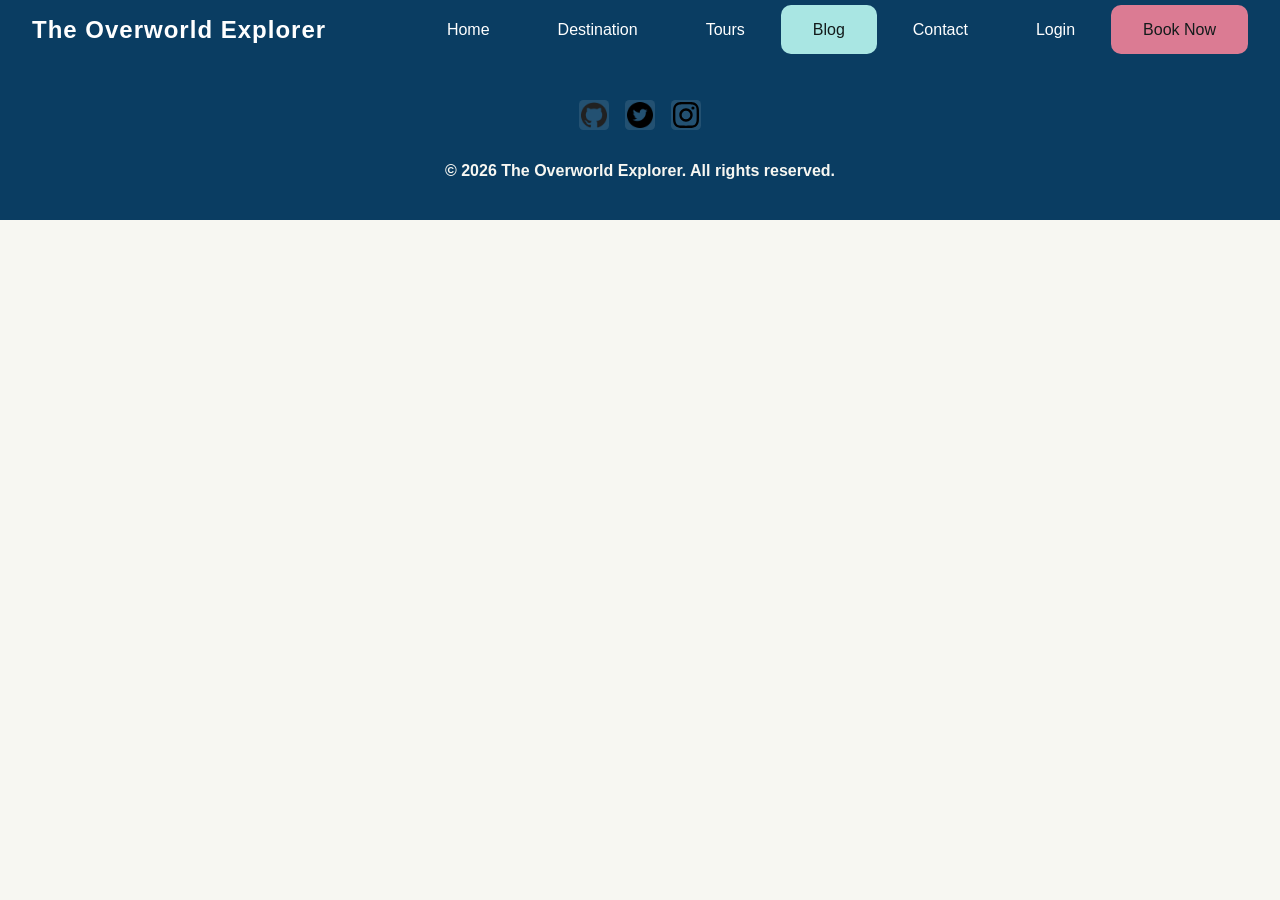
==== blog.html @ cb038b0a "nav updated , footer created and home page done." ====
<!DOCTYPE html>
<html lang="en">
<head>
    <meta charset="UTF-8">
    <meta name="viewport" content="width=device-width, initial-scale=1.0">
    <title>The Overworld Explorer</title>
    <link rel="stylesheet" href="./style/style.css">
</head>
<body>
    <nav>
      <div class="logo">the overworld explorer</div>

      <ol>
        <li><a href="index.html" >home</a></li>
        <li><a href="destinations.html">destination</a></li>
        <li><a href="tours.html">tours</a></li>
        <li><a href="blog.html" class="active">blog</a></li>
        <li><a href="contact.html">contact</a></li>
        <li><a href="login.html">login</a></li>
        <li><a href="book.html" class="book">book now</a></li>
      </ol>
    </nav>



    <footer>
      <div class="social-links">
        <a href="https://github.com/sahilsupal2" target="_blank"><img src="./images/github.png" alt="" /></a>
        <a href="https://x.com/just_androidx" target="_blank"><img src="./images/twitter.png   " alt="" /></a>
        <a href="https://www.instagram.com/accounts/login/?hl=en" target="_blank"><img src="./images/instagram.svg" alt=""></a>
      </div>
      <div class="copyright">
        <p>&copy; 2026 The Overworld Explorer. All rights reserved.</p>
      </div>
    </footer>
</body>
</html>
---- style/style.css ----
* {
  margin: 0;
  padding: 0;
  font-family: "Segoe UI", Tahoma, Geneva, Verdana, sans-serif;
}

body {
  background-color: #f7f7f2; 
  color: #333;
}

nav {
    background-color: #0A3D62;
    color: white;
    display: flex;
    justify-content: space-between;
    align-items: center;
}

.logo {
    text-transform: capitalize;
    font-size: 24px;
    font-weight: bold;
    letter-spacing: 1px;
    padding: 16px 32px;
}

nav ol {
    display: flex;
    list-style: none;
    align-items: center;
    gap: 4px; 
    margin: 16px 32px;
}

nav a {
    padding: 16px 32px;
    text-transform: capitalize;
    color: white;
    text-decoration: none;
    font-weight: 500;
    transition: 0.3s ease;
}

nav a:hover {
    color: #131b1b;
    background-color: #F2C57C;
    border-radius: 10px;
}

.active {
    color: #131b1b;
    background-color: #A9E6E3;
    border-radius: 10px;
}

.main {
    min-height: 100vh;
    display: flex;
}

.main-left {
    flex: 1;
    background-image: url('https://images.unsplash.com/photo-1554629947-334ff61d85dc?q=80&w=1472&auto=format&fit=crop&ixlib=rb-4.1.0&ixid=M3wxMjA3fDB8MHxwaG90by1wYWdlfHx8fGVufDB8fHx8fA%3D%3D');
    background-size: cover;
    background-repeat: no-repeat;
    background-position: center;
}

.main-right {
    flex: 1;
    background-color: #167ec9;
    background-image: linear-gradient(to top,#0e5283,#167ec9,#af9bb8, #A9E6E3);
}

.main-right img {
  position: absolute;
  width: 100%;
  max-width: 450px;
  bottom: -64px;
  right: 500px;
}

.left {
    margin-top: 80px;
    margin: 80px auto;
    text-align: justify;
    max-width: 400px;
}

p {
    font-weight: 700;
}

.left h4 {
    margin-bottom: 16px;
    font-size: 32px;
    font-weight: 800;
}

.right {
    text-align: justify;
    margin: 90px auto;
    max-width: 500px;
}

.right h1 {
    font-size: 56px;
    font-weight: 800;
}

.right h4 {
    margin: 24px 0;
    font-size: 20px;
}

footer {
    background-color: #0A3D62;
    color: #F7F7F2;
    display: flex;
    align-items: center;
    flex-direction: column;
    padding: 40px 0;
}

.social-links {
    display: flex;
    gap: 16px;
}

footer img {
    background-color: rgba(255,255,255,0.1);
    width: 26px;
    height: 26px;
    display: flex;
    align-items: center;
    justify-content: center;
    border-radius: 15%;
    padding: 2px;
}

.social-links a:hover {
    background-color: #3C8DAD;
    border-radius: 15%;
}

.copyright {
    padding-top: 32px;
}

.box-wrapper {
    max-width: 100vw;
    flex: 1;
}

.box-wrapper h2 {
    text-align: center;
    font-size: 32px;
    margin-top: 32px;
    margin-bottom: 48px;
}

.cards {
    display: flex;
    justify-content: space-evenly;
}

.mini-card img {
    width: 100%;
    height: 200px;
    border-radius: 16px 16px 0px 0px;
}

.mini-card {
    background-color: white;
    border: 1px solid #ddd;
    border-radius: 16px;
    width: 320px;
    transition: 0.3s ease;
    margin-bottom: 64px;
}

.mini-card:hover {
    transform: translateY(-5px);
    box-shadow:0 16px 25px #131b1b;
}

.card-content {
    padding: 0 32px;
}

.card-content h2 {
    margin-bottom: 32px;
}

.card-content p {
    margin-bottom: 32px;
    text-align: justify;
}

.book {
    color: #131b1b;
    background-color: #db7b93;
    border-radius: 10px;
}
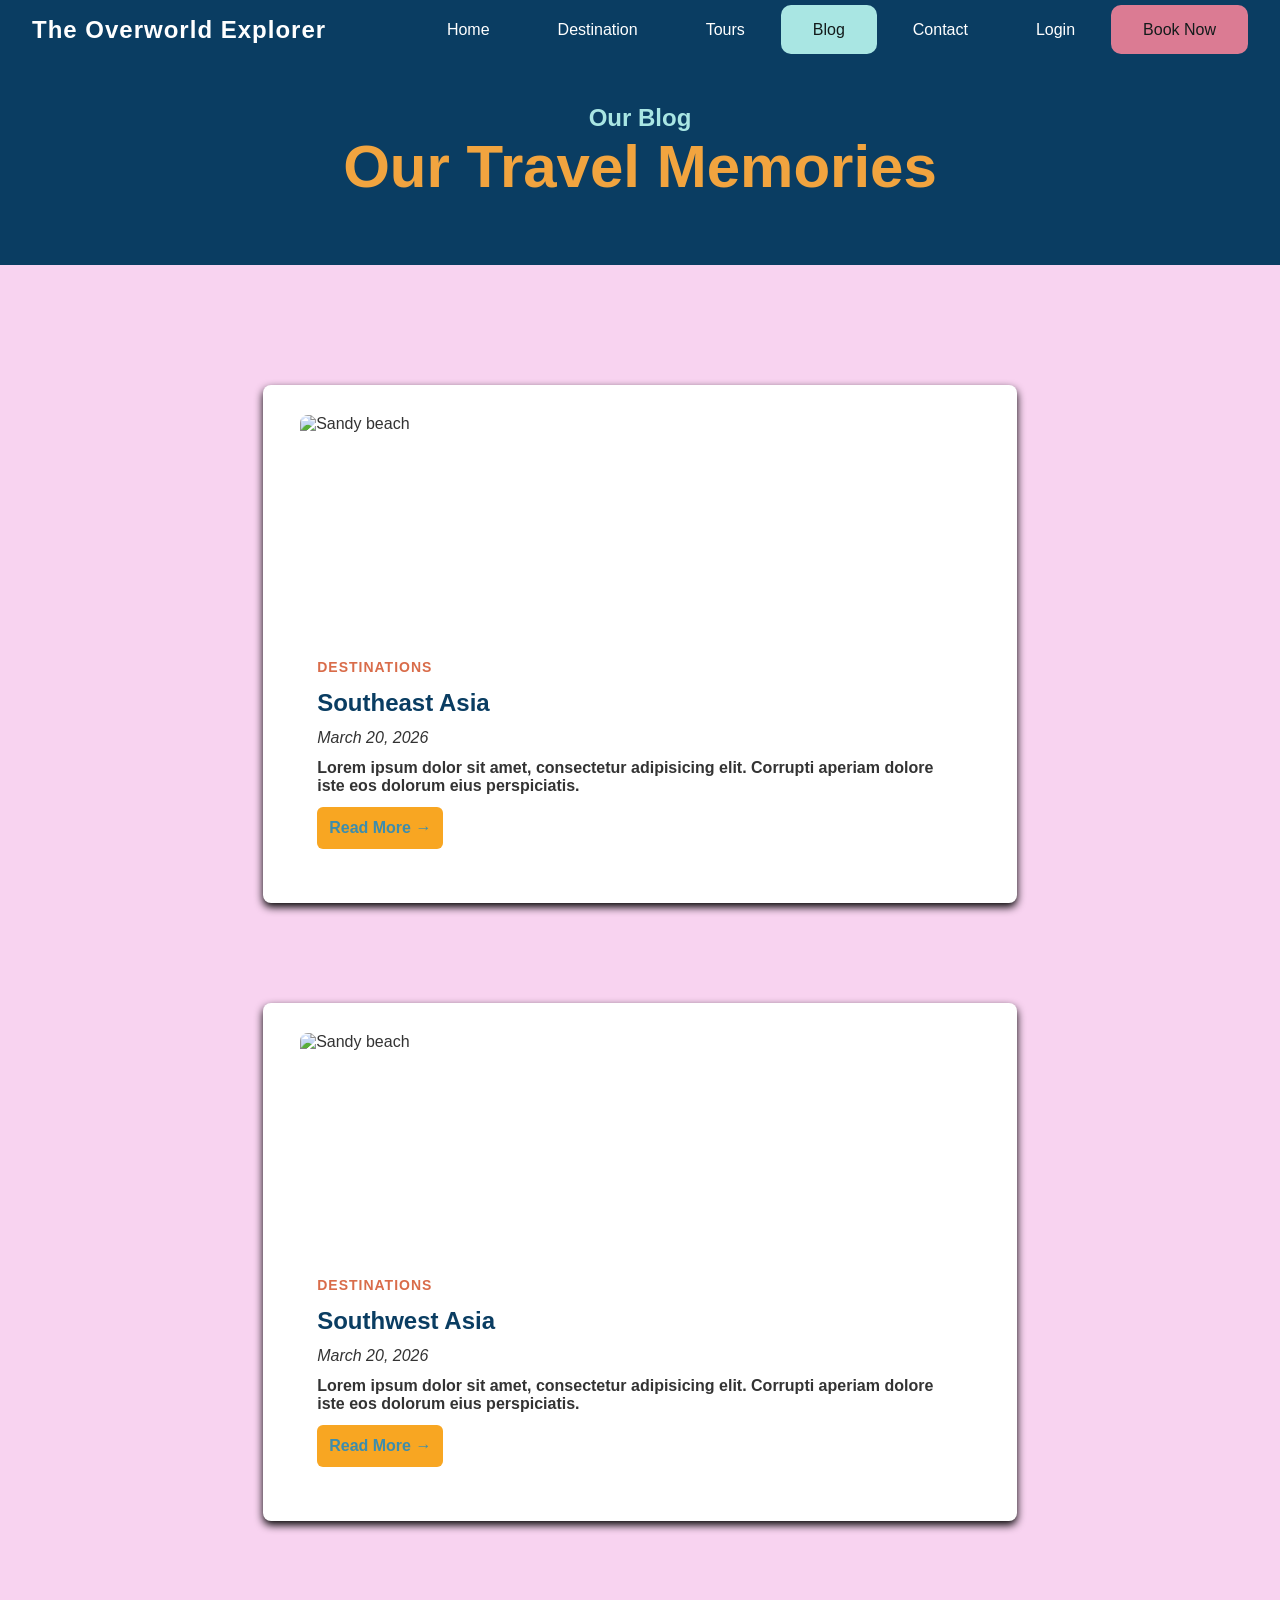
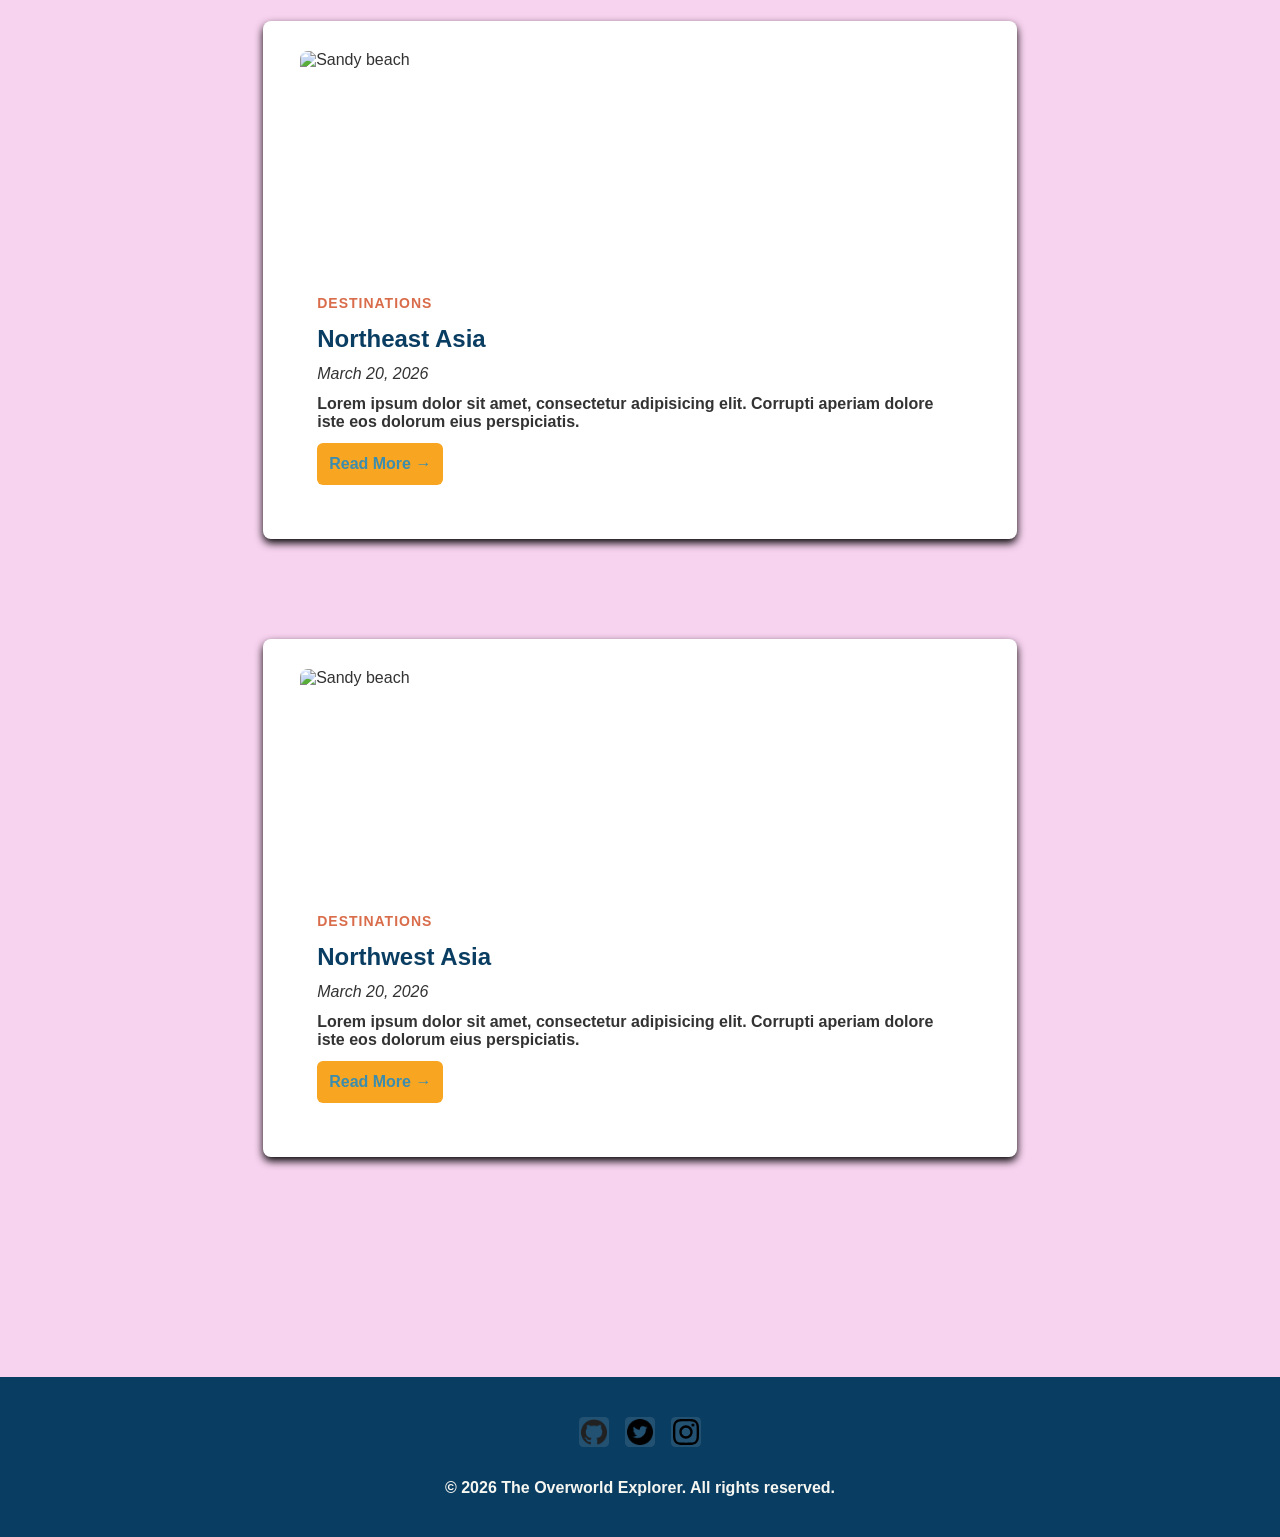
==== commit 7c95189f: "blog page done i guess" ====
--- a/blog.html
+++ b/blog.html
@@ -1,17 +1,17 @@
-<!DOCTYPE html>
+<!doctype html>
 <html lang="en">
-<head>
-    <meta charset="UTF-8">
-    <meta name="viewport" content="width=device-width, initial-scale=1.0">
+  <head>
+    <meta charset="UTF-8" />
+    <meta name="viewport" content="width=device-width, initial-scale=1.0" />
     <title>The Overworld Explorer</title>
-    <link rel="stylesheet" href="./style/style.css">
-</head>
-<body>
+    <link rel="stylesheet" href="./style/style.css" />
+  </head>
+  <body>
     <nav>
       <div class="logo">the overworld explorer</div>
 
       <ol>
-        <li><a href="index.html" >home</a></li>
+        <li><a href="index.html">home</a></li>
         <li><a href="destinations.html">destination</a></li>
         <li><a href="tours.html">tours</a></li>
         <li><a href="blog.html" class="active">blog</a></li>
@@ -21,17 +21,94 @@
       </ol>
     </nav>
 
+    <header class="page-header blog">
+      <p>our blog</p>
+      <h1>our travel memories</h1>
+    </header>
 
+    <section class="blog-hold">
+      <article class="blog-card">
+        <img
+          src="https://images.unsplash.com/photo-1672303264384-49b7b2e6c74b?q=80&w=1632&auto=format&fit=crop&ixlib=rb-4.1.0&ixid=M3wxMjA3fDB8MHxwaG90by1wYWdlfHx8fGVufDB8fHx8fA%3D%3D"
+          alt="Sandy beach"
+        />
+        <div class="blog-card-content">
+          <span class="blog-category">Destinations</span>
+          <h3>Southeast Asia</h3>
+          <p class="blog-meta">March 20, 2026</p>
+          <p>
+            Lorem ipsum dolor sit amet, consectetur adipisicing elit. Corrupti aperiam dolore iste eos dolorum eius perspiciatis.
+          </p>
+          <a href="#" class="read-more">Read More &rarr;</a>
+        </div>
+      </article>
+
+      <article class="blog-card">
+        <img
+          src="https://images.unsplash.com/photo-1501785888041-af3ef285b470?q=80&w=1470&auto=format&fit=crop&ixlib=rb-4.1.0&ixid=M3wxMjA3fDB8MHxwaG90by1wYWdlfHx8fGVufDB8fHx8fA%3D%3D"
+          alt="Sandy beach"
+        />
+        <div class="blog-card-content">
+          <span class="blog-category">Destinations</span>
+          <h3>Southwest Asia</h3>
+          <p class="blog-meta">March 20, 2026</p>
+          <p>
+            Lorem ipsum dolor sit amet, consectetur adipisicing elit. Corrupti aperiam dolore iste eos dolorum eius perspiciatis.
+          </p>
+          <a href="#" class="read-more">Read More &rarr;</a>
+        </div>
+      </article>
+
+      <article class="blog-card">
+        <img
+          src="https://plus.unsplash.com/premium_photo-1719843013722-c2f4d69db940?q=80&w=1470&auto=format&fit=crop&ixlib=rb-4.1.0&ixid=M3wxMjA3fDB8MHxwaG90by1wYWdlfHx8fGVufDB8fHx8fA%3D%3D"
+          alt="Sandy beach"
+        />
+        <div class="blog-card-content">
+          <span class="blog-category">Destinations</span>
+          <h3>Northeast Asia</h3>
+          <p class="blog-meta">March 20, 2026</p>
+          <p>
+            Lorem ipsum dolor sit amet, consectetur adipisicing elit. Corrupti aperiam dolore iste eos dolorum eius perspiciatis.
+          </p>
+          <a href="#" class="read-more">Read More &rarr;</a>
+        </div>
+      </article>
+
+      <article class="blog-card">
+        <img
+          src="https://images.unsplash.com/photo-1570478161308-a458875b199f?q=80&w=1374&auto=format&fit=crop&ixlib=rb-4.1.0&ixid=M3wxMjA3fDB8MHxwaG90by1wYWdlfHx8fGVufDB8fHx8fA%3D%3D"
+          alt="Sandy beach"
+        />
+        <div class="blog-card-content">
+          <span class="blog-category">Destinations</span>
+          <h3>Northwest Asia</h3>
+          <p class="blog-meta">March 20, 2026</p>
+          <p>
+            Lorem ipsum dolor sit amet, consectetur adipisicing elit. Corrupti aperiam dolore iste eos dolorum eius perspiciatis.
+          </p>
+          <a href="#" class="read-more">Read More &rarr;</a>
+        </div>
+      </article>
+    </section>
 
     <footer>
       <div class="social-links">
-        <a href="https://github.com/sahilsupal2" target="_blank"><img src="./images/github.png" alt="" /></a>
-        <a href="https://x.com/just_androidx" target="_blank"><img src="./images/twitter.png   " alt="" /></a>
-        <a href="https://www.instagram.com/accounts/login/?hl=en" target="_blank"><img src="./images/instagram.svg" alt=""></a>
+        <a href="https://github.com/sahilsupal2" target="_blank"
+          ><img src="./images/github.png" alt=""
+        /></a>
+        <a href="https://x.com/just_androidx" target="_blank"
+          ><img src="./images/twitter.png   " alt=""
+        /></a>
+        <a
+          href="https://www.instagram.com/accounts/login/?hl=en"
+          target="_blank"
+          ><img src="./images/instagram.svg" alt=""
+        /></a>
       </div>
       <div class="copyright">
         <p>&copy; 2026 The Overworld Explorer. All rights reserved.</p>
       </div>
     </footer>
-</body>
-</html>+  </body>
+</html>
--- a/style/style.css
+++ b/style/style.css
@@ -5,7 +5,7 @@
 }
 
 body {
-  background-color: #f7f7f2; 
+  background-color: #f8d3f0; 
   color: #333;
 }
 
@@ -96,6 +96,7 @@
     margin-bottom: 16px;
     font-size: 32px;
     font-weight: 800;
+    text-shadow: 3px 5px 30px #f70441;
 }
 
 .right {
@@ -107,6 +108,7 @@
 .right h1 {
     font-size: 56px;
     font-weight: 800;
+    text-shadow: 3px 5px 10px #f70441;
 }
 
 .right h4 {
@@ -169,6 +171,11 @@
     width: 100%;
     height: 200px;
     border-radius: 16px 16px 0px 0px;
+}
+
+.section-title h2 {
+    color: #1e241d;
+    text-shadow: 3px 5px 10px #6d7474;
 }
 
 .mini-card {
@@ -202,4 +209,278 @@
     color: #131b1b;
     background-color: #db7b93;
     border-radius: 10px;
-}+}
+
+
+/* contact page */
+
+.page-header {
+    background-color: #0A3D62;
+    color: #A9E6E3;
+    padding: 44px 10px;
+    text-align: center;
+    margin: 0 0 100px 0 ;
+}
+
+.page-header h1 {
+    color: #f1a43f;
+    margin-bottom: 20px;
+    font-size: 60px;
+}
+
+.page-header p {
+    font-size: 18px;
+}
+
+.contact-main {
+    max-width: 60vw;
+    margin: 0 auto;
+    display: flex;
+    align-items: center;
+    justify-content: center;
+    margin-bottom: 100px;
+    flex-direction: column;
+    border: 1px solid black;
+    padding-bottom: 60px;
+    border-radius: 20px;
+    background-color: #fffefe;
+    box-shadow: 3px 5px 3px #0c0c0c;
+}
+
+.contact-main h1 {
+    font-size: 48px;
+    text-transform: capitalize;
+    margin-top: 40px;
+    margin-bottom: 20px;
+}
+
+.contact-main form {
+    border: solid 1px #131b1b;
+    width: 50vw;
+    padding: 40px;
+    display: flex;
+    justify-content: center;
+    align-items: center;
+    flex-direction: column;
+    margin-bottom: 20px;
+    border-radius: 20px;
+    background-color: #6d7474;
+}
+
+.contact-main input{
+    margin: 2px;
+    width: 49vw;
+    padding: 6px 0 6px 5px;
+    border-radius: 10px;
+    background-color: #A9E6E3;
+    color: #0c0c0c;
+    border: none;
+}
+
+.record {
+    width: 50vw;
+    display: flex;
+    justify-content: start;
+}
+.contact-main textarea {
+    margin: 10px auto;
+    width: 48vw;
+    height: 100px;
+    padding: 6px;
+    border-radius: 10px;
+    background-color: #A9E6E3;
+    color: #ddd;
+}
+
+.contact-main button {
+    width:100vw;
+    padding-top: 8px;
+    padding-bottom: 8px;
+    border-radius: 10px;
+    background-color: #f1a43f;
+    border: none;
+}
+
+.contact-main button:hover {
+    background-color: #fa9005;
+    cursor: pointer;
+}
+
+
+
+/* login */
+
+.login-main {
+    max-width: 32vw;
+    margin: 80px auto;
+    display: flex;
+    text-transform: capitalize;
+    flex-direction: column;
+    border: 1px solid black;
+    padding: 40px;
+    border-radius: 30px;
+    background-color: #e9f3f3;
+    align-items: center;
+}
+
+.login-main form {
+    display: grid;
+    justify-content: center;
+    align-content: center;
+    text-align: center;
+    grid-template-columns: 200px 200px;
+    grid-template-rows: 25px 50px 25px 50px 50px 25px;
+    margin-bottom: 50px;    
+}
+
+.child:nth-child(1) {
+    grid-column: 1/2;
+    text-align: left;
+    margin-left: 10px;
+    
+}
+
+.child:nth-child(2) {
+    grid-column: 1/3;
+    margin: 5px;
+    padding-left: 40px;
+}
+
+.child:nth-child(3) {
+    grid-column: 1/2;
+    margin-left: 10px;
+    text-align: left;
+}
+
+.child:nth-child(4) {
+    grid-column: 1/3;
+    margin: 5px;
+    padding-left: 40px;
+}
+
+.child:nth-child(5) {
+    grid-column: 1/3;
+    margin: 5px;
+    background-color: #f1a43f;
+}
+
+.child:nth-child(5):hover {
+    background-color: #f58d05;
+}
+
+.child:nth-child(6) {
+    grid-column: 1/3;
+    margin: 10px;
+}
+
+.login-main input {
+    border-radius: 20px;
+}
+
+.login-main h1 {
+    font-size: 44px;
+    margin-bottom: 20px;
+}
+
+.login-main p {
+    font-size: 20px;
+    margin-bottom: 20px;
+}
+
+
+
+
+
+/* blog */
+
+.blog h1{
+    text-transform: capitalize;
+}
+
+.blog p{
+    text-transform: capitalize;
+    font-size: 24px;
+}
+
+.blog-hold {
+    display: flex;
+    flex-direction: column;
+    margin-bottom: 100px;
+    max-width: max-content;
+    justify-content: center;
+    align-items: center;
+    margin-left: auto;
+    margin-right: auto;
+    padding: 20px;
+}
+
+.blog-card {
+    background-color: white;
+    border-radius: 8px;
+    width: 70%;
+    box-shadow: 0 4px 8px black;
+    display: flex;
+    flex-direction: column;
+    transition: 0.3s ease;
+    padding: 30px;
+    align-items: center;
+    margin-bottom: 100px;
+}
+
+.blog-card:hover {
+    transform: translateY(-5px);
+}
+
+.blog-card img {
+    width: 98%;
+    border-radius: 8px;
+    height: 220px;
+    object-fit: cover;
+}
+
+.blog-card-content {
+    padding: 24px;
+    display: flex;
+    flex-direction: column;
+}
+
+.blog-category {
+    color: #D96C4A; 
+    font-size: 14px;
+    font-weight: bold;
+    text-transform: uppercase;
+    letter-spacing: 1px;
+    margin-bottom: 14px;
+}  
+
+.blog-card h3 {
+    color: #0A3D62;
+    font-size: 24px;
+    margin-bottom:12px;
+}
+
+.blog-meta {
+    font-style: italic;
+    margin-bottom:12px;
+    font-weight: 500;
+}
+
+.blog-card p {
+    margin-bottom:12px;
+}
+
+.read-more {
+    color: #3C8DAD;
+    text-decoration: none;
+    font-weight: bold;
+    transition: 0.3s ease;
+    max-width: max-content;
+    padding: 12px;
+    background-color: #f8a622;
+    border-radius: 6px;
+}
+
+.read-more:hover {
+    background-color: #f79b08;
+    border-radius: 20px;
+}
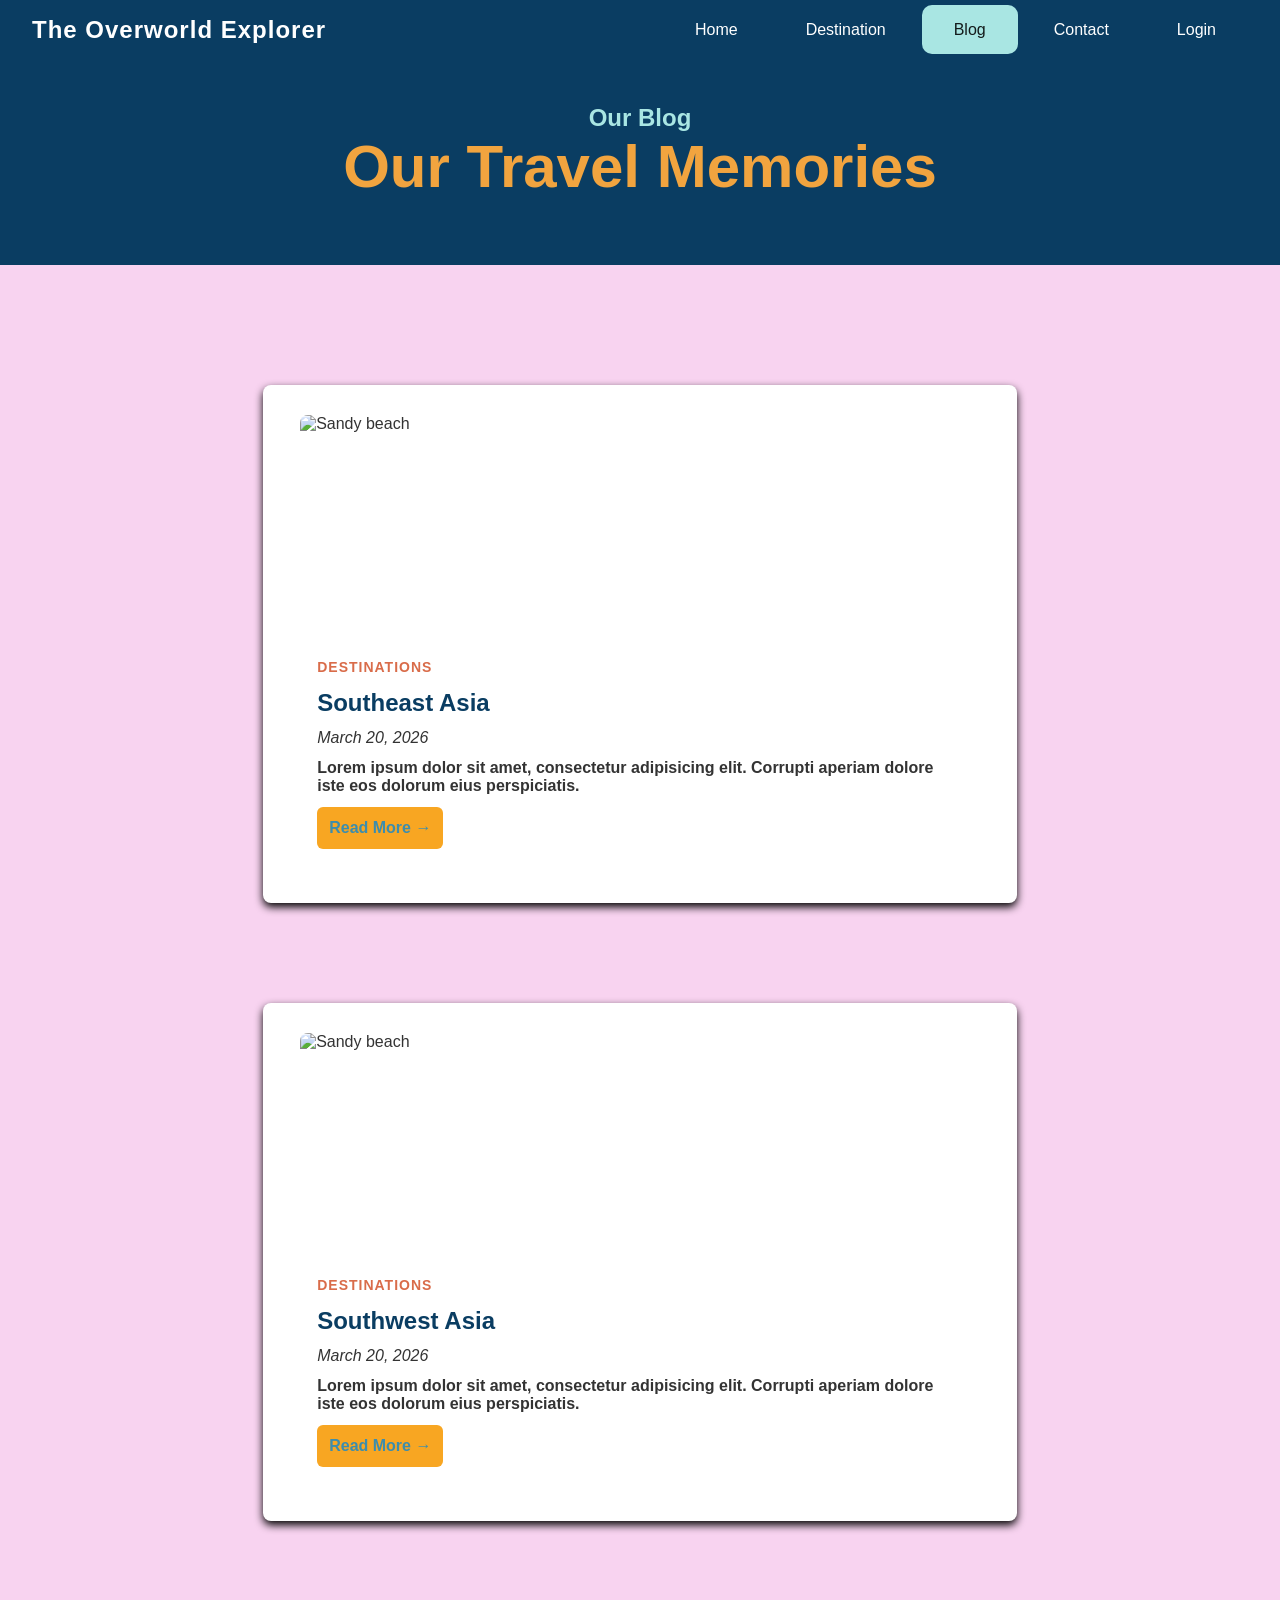
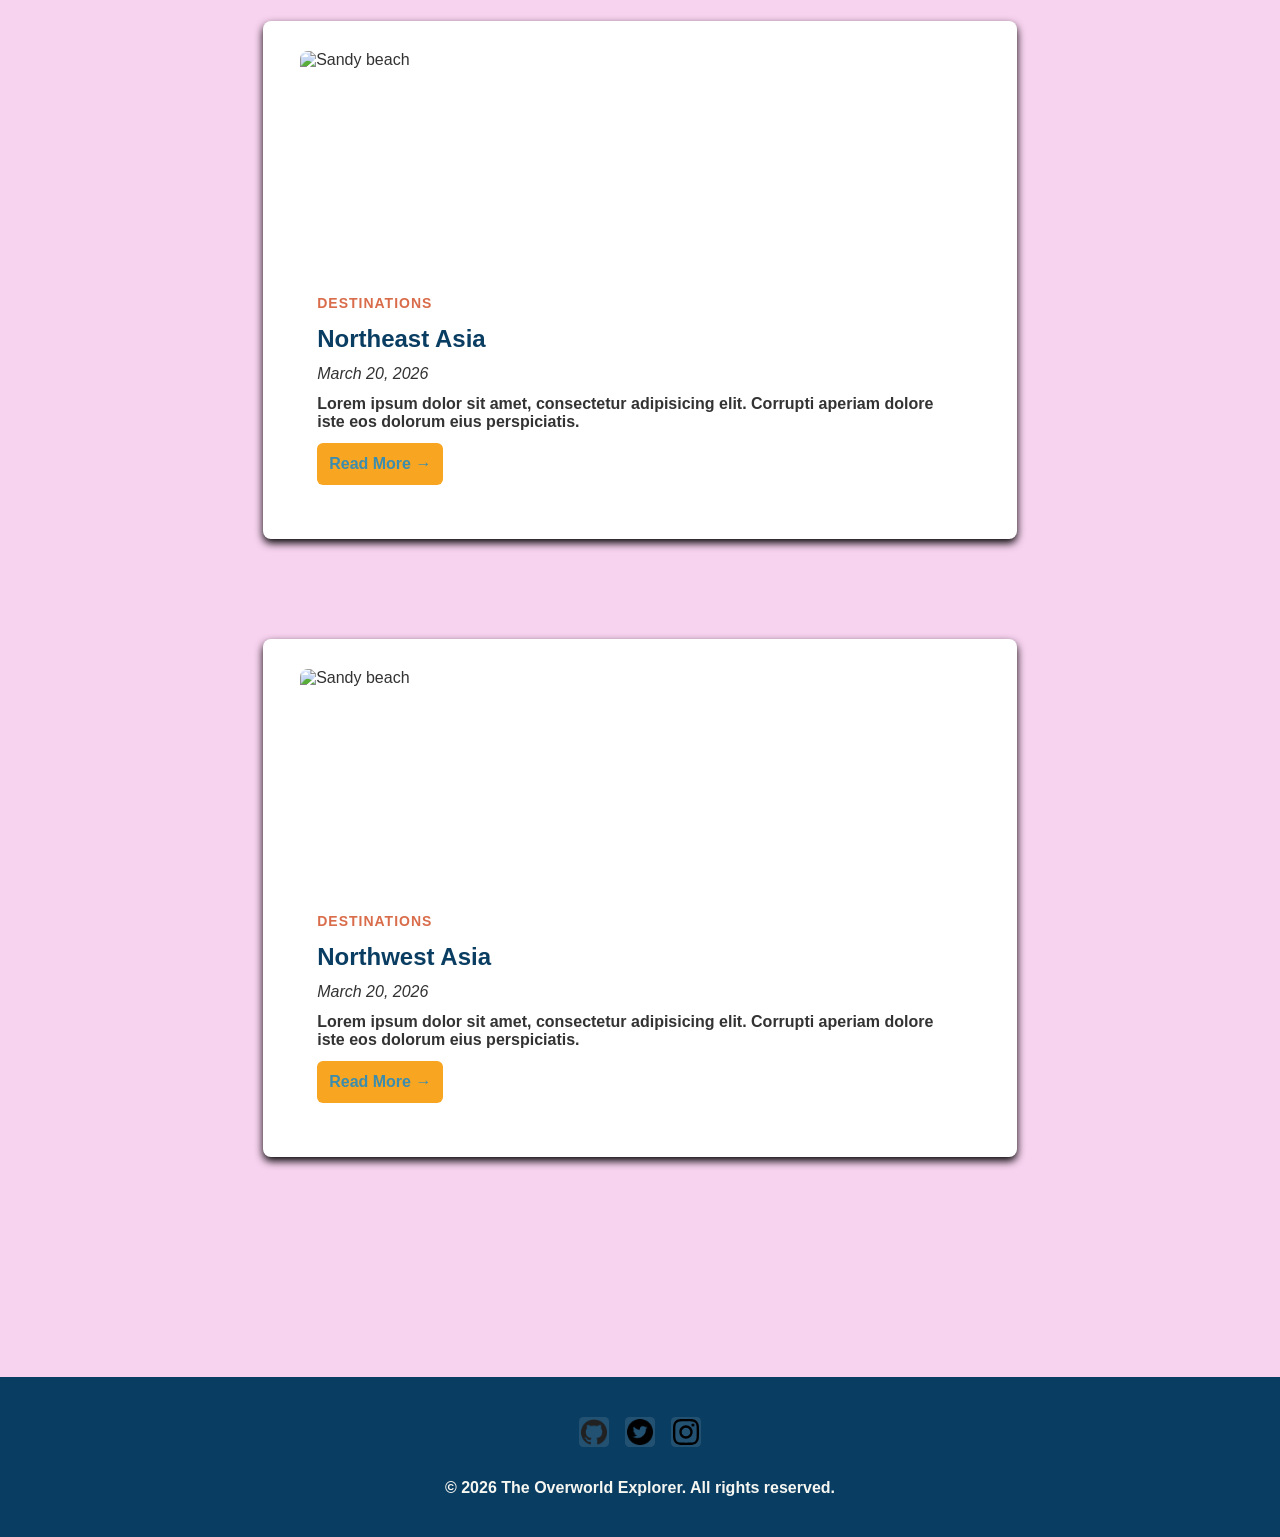
==== commit 7c317e59: "commented some code cause there is no enough time." ====
--- a/blog.html
+++ b/blog.html
@@ -13,11 +13,11 @@
       <ol>
         <li><a href="index.html">home</a></li>
         <li><a href="destinations.html">destination</a></li>
-        <li><a href="tours.html">tours</a></li>
+        <!-- <li><a href="tours.html">tours</a></li> -->
         <li><a href="blog.html" class="active">blog</a></li>
         <li><a href="contact.html">contact</a></li>
         <li><a href="login.html">login</a></li>
-        <li><a href="book.html" class="book">book now</a></li>
+        <!-- <li><a href="book.html" class="book">book now</a></li> -->
       </ol>
     </nav>
 
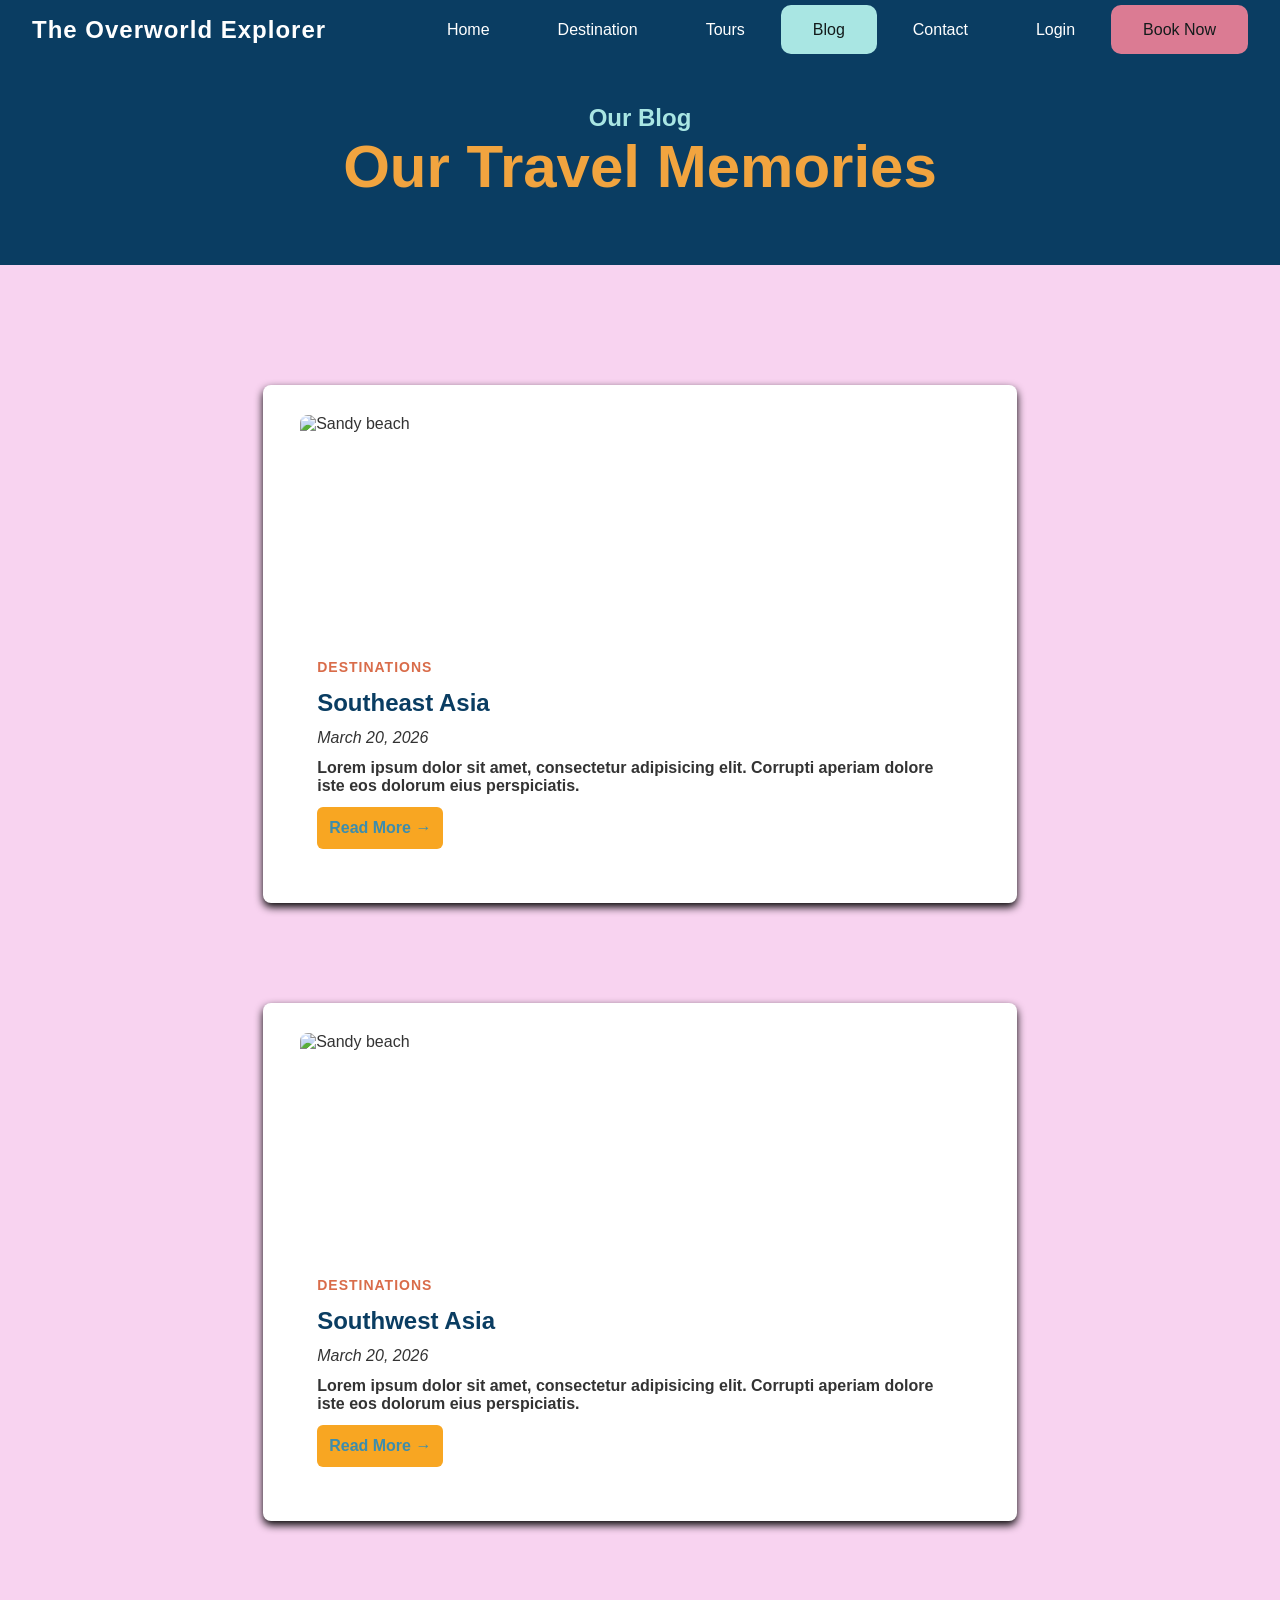
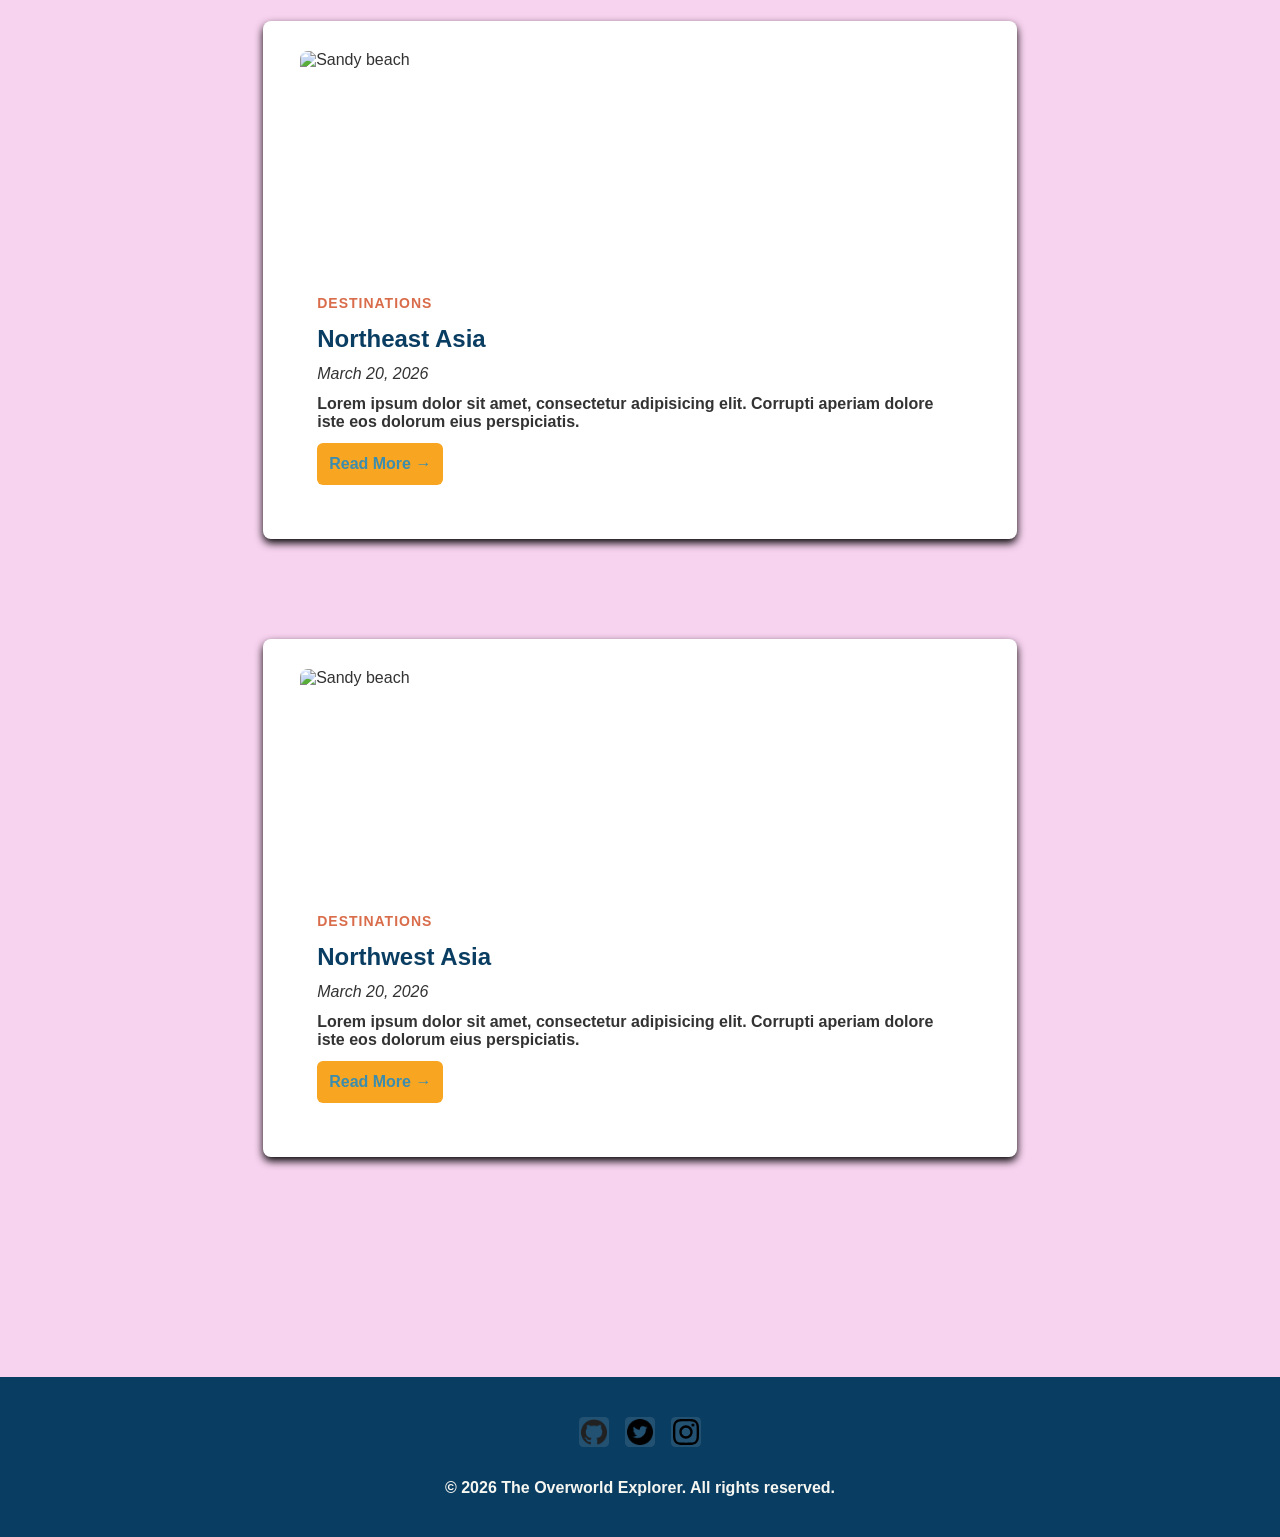
==== commit d6522fbc: "uncommented tours and book nav" ====
--- a/blog.html
+++ b/blog.html
@@ -13,11 +13,11 @@
       <ol>
         <li><a href="index.html">home</a></li>
         <li><a href="destinations.html">destination</a></li>
-        <!-- <li><a href="tours.html">tours</a></li> -->
+        <li><a href="tours.html">tours</a></li>
         <li><a href="blog.html" class="active">blog</a></li>
         <li><a href="contact.html">contact</a></li>
         <li><a href="login.html">login</a></li>
-        <!-- <li><a href="book.html" class="book">book now</a></li> -->
+        <li><a href="book.html" class="book">book now</a></li>
       </ol>
     </nav>
 
--- a/style/style.css
+++ b/style/style.css
@@ -71,14 +71,15 @@
     flex: 1;
     background-color: #167ec9;
     background-image: linear-gradient(to top,#0e5283,#167ec9,#af9bb8, #A9E6E3);
+    position: relative;
 }
 
 .main-right img {
   position: absolute;
   width: 100%;
-  max-width: 450px;
-  bottom: -64px;
-  right: 500px;
+  max-width: 60%;
+  bottom: 0px;
+  right: 75%;
 }
 
 .left {
@@ -484,3 +485,87 @@
     background-color: #f79b08;
     border-radius: 20px;
 }
+
+
+
+
+/* destination */
+
+.main-box {
+    max-width: 80%;
+    /* border: 1px solid black; */
+    margin: 0 auto;
+    display: flex;
+    padding: 60px;
+    align-items: center;
+    justify-content: center;
+    margin-bottom: 100px;
+    background-color: #fff;
+    border-radius: 40px;
+}
+
+.main-box article {
+    height: 60vh;
+    min-width: 27%;
+    border: 1px solid;
+    margin: 0 auto;
+    position: relative;
+    display: flex;
+    justify-content: center;
+    box-shadow: 0px 5px 15px black;
+    transform: 0.6s ease;
+    border-radius: 12px;
+}
+
+.main-box article:hover {
+    transform: translateY(-8px);
+}
+
+.day {
+    position: absolute;
+    left: 15px;
+    top: 15px;
+    /* border: 1px solid black; */
+    padding: 8px;
+    border-radius: 15px;
+    background-color: #bbbbaf9d;
+    color: #0c0c0c;
+}
+
+.box {
+    position: absolute;
+    bottom: 10px;
+    display: flex;
+    justify-content: space-between;
+    align-items: center;
+    width: 90%;
+    /* border: 1px solid black; */
+    padding: 10px;
+    border-radius: 12px;
+    background-color: #bbbbaf9d;
+    color: #0c0c0c;
+}
+
+.box h2 {
+    font-size: larger;
+}
+
+.box span {
+    font-size: medium;
+    font-weight: 500;
+}
+
+.bg-img1 {
+    background-image: url("https://images.unsplash.com/photo-1501761095094-94d36f57edbb?q=80&w=1530&auto=format&fit=crop&ixlib=rb-4.1.0&ixid=M3wxMjA3fDB8MHxwaG90by1wYWdlfHx8fGVufDB8fHx8fA%3D%3D");
+    background-size: cover;
+}
+
+.bg-img2 {
+    background-image: url("https://images.unsplash.com/photo-1614596093370-278bc2e659ef?q=80&w=1376&auto=format&fit=crop&ixlib=rb-4.1.0&ixid=M3wxMjA3fDB8MHxwaG90by1wYWdlfHx8fGVufDB8fHx8fA%3D%3D");
+    background-size: cover;
+}
+
+.bg-img3 {
+    background-image: url("https://images.unsplash.com/photo-1541857440519-8481717eaa84?q=80&w=1374&auto=format&fit=crop&ixlib=rb-4.1.0&ixid=M3wxMjA3fDB8MHxwaG90by1wYWdlfHx8fGVufDB8fHx8fA%3D%3D");
+    background-size: cover;
+}
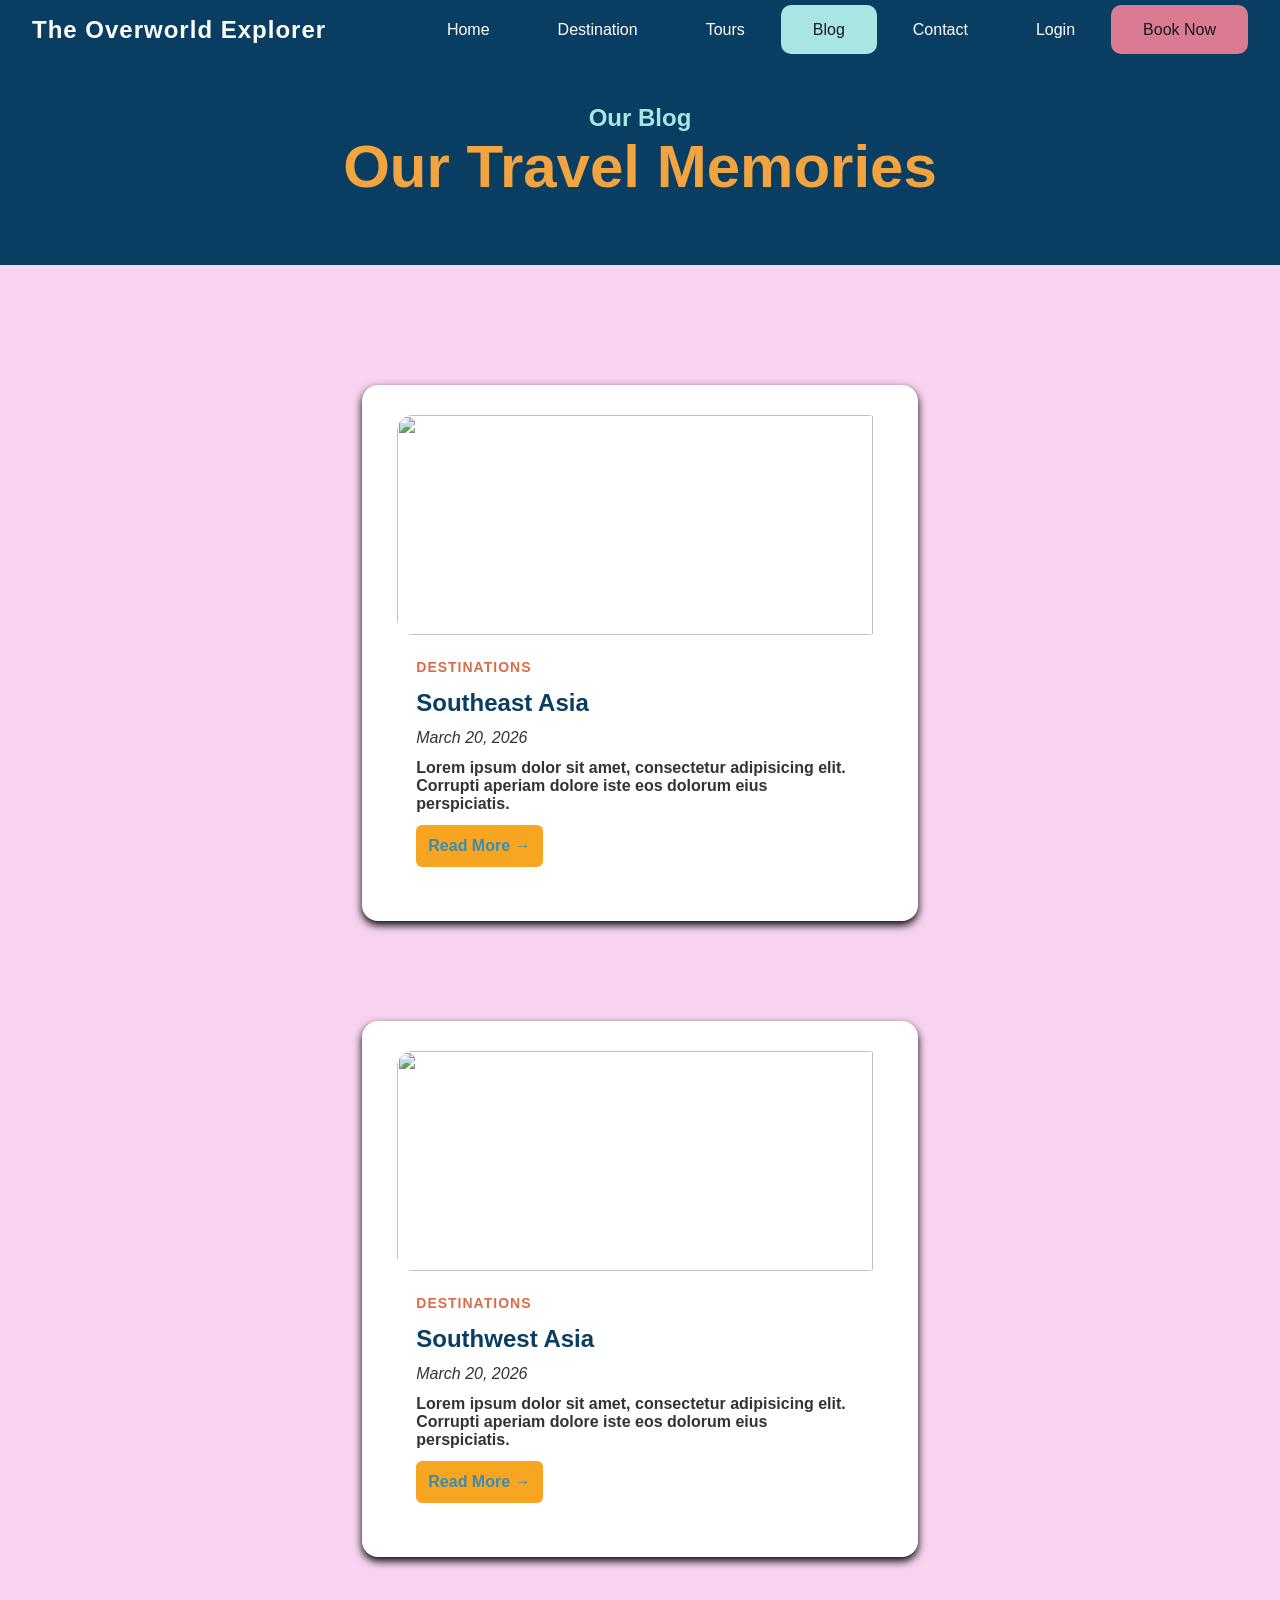
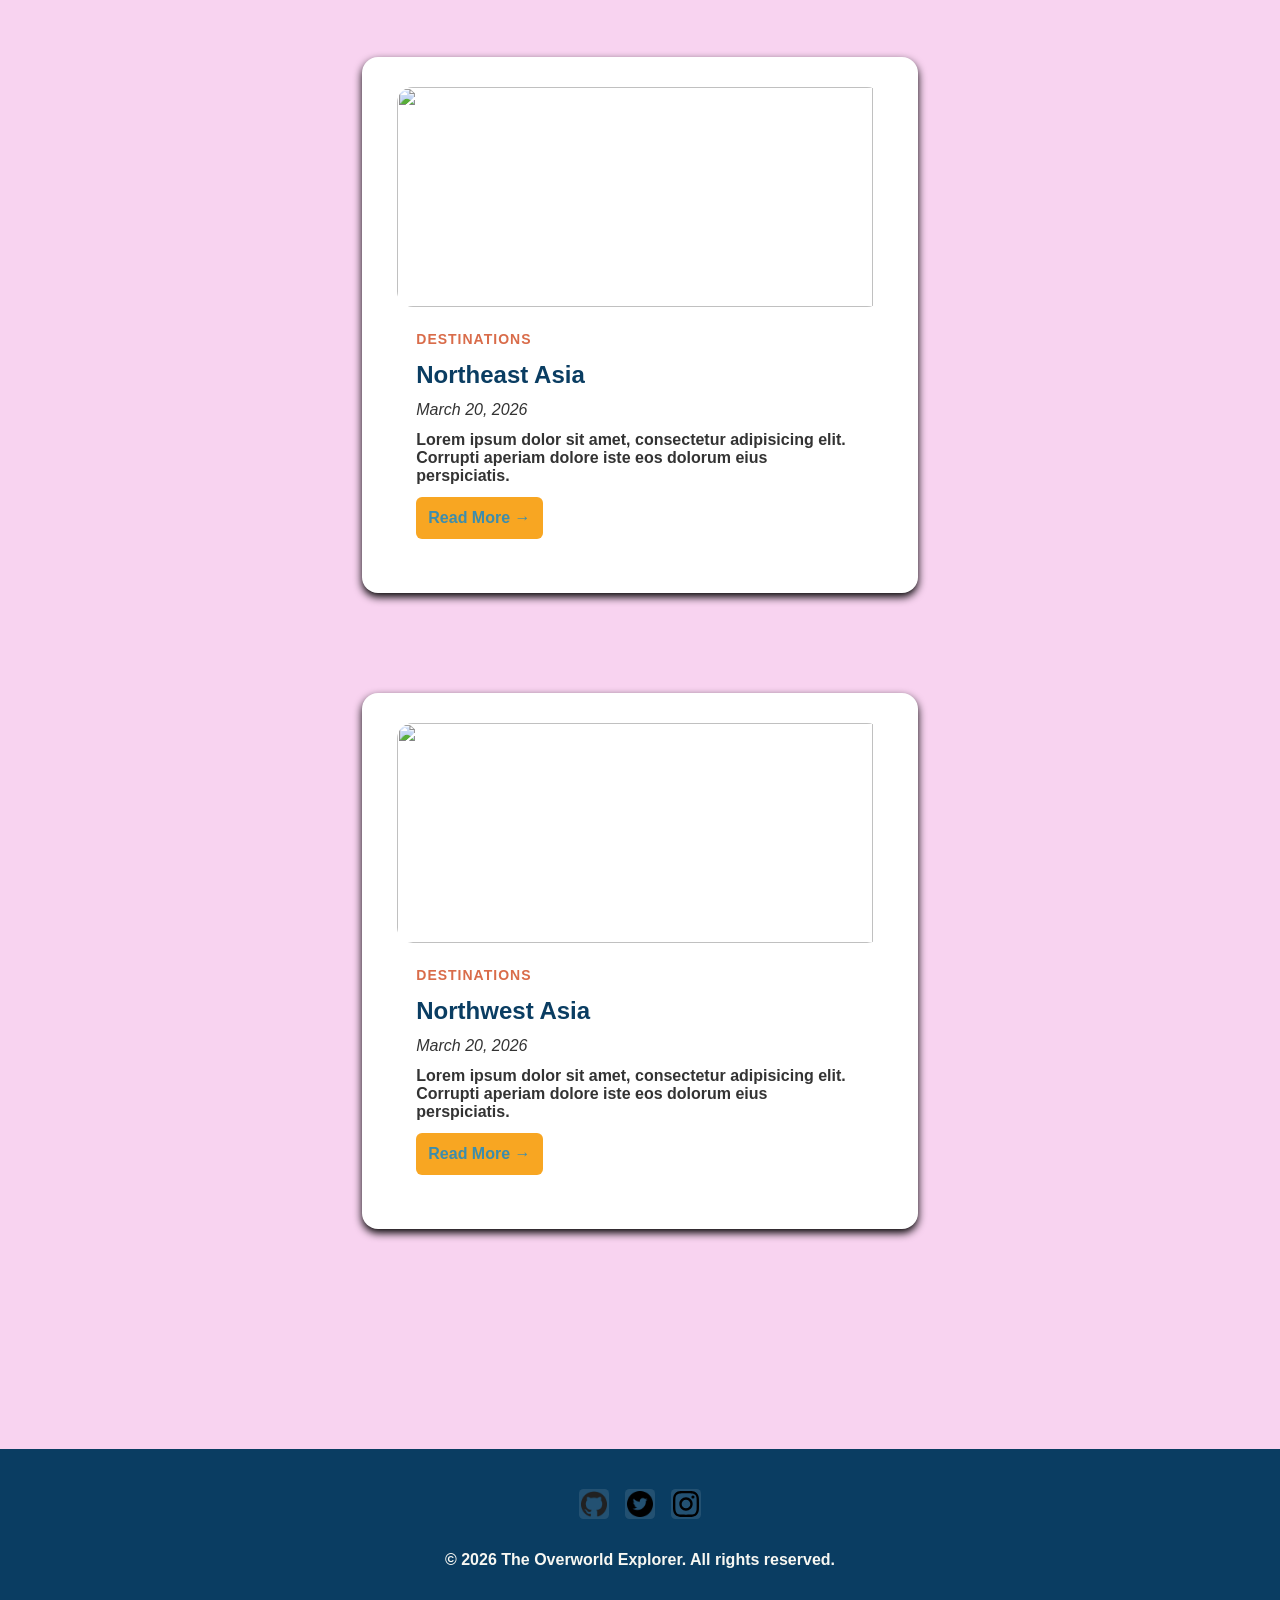
==== commit e4c45962: "changed radius and width" ====
--- a/blog.html
+++ b/blog.html
@@ -30,7 +30,7 @@
       <article class="blog-card">
         <img
           src="https://images.unsplash.com/photo-1672303264384-49b7b2e6c74b?q=80&w=1632&auto=format&fit=crop&ixlib=rb-4.1.0&ixid=M3wxMjA3fDB8MHxwaG90by1wYWdlfHx8fGVufDB8fHx8fA%3D%3D"
-          alt="Sandy beach"
+          alt=""
         />
         <div class="blog-card-content">
           <span class="blog-category">Destinations</span>
@@ -46,7 +46,7 @@
       <article class="blog-card">
         <img
           src="https://images.unsplash.com/photo-1501785888041-af3ef285b470?q=80&w=1470&auto=format&fit=crop&ixlib=rb-4.1.0&ixid=M3wxMjA3fDB8MHxwaG90by1wYWdlfHx8fGVufDB8fHx8fA%3D%3D"
-          alt="Sandy beach"
+          alt=""
         />
         <div class="blog-card-content">
           <span class="blog-category">Destinations</span>
@@ -62,7 +62,7 @@
       <article class="blog-card">
         <img
           src="https://plus.unsplash.com/premium_photo-1719843013722-c2f4d69db940?q=80&w=1470&auto=format&fit=crop&ixlib=rb-4.1.0&ixid=M3wxMjA3fDB8MHxwaG90by1wYWdlfHx8fGVufDB8fHx8fA%3D%3D"
-          alt="Sandy beach"
+          alt=""
         />
         <div class="blog-card-content">
           <span class="blog-category">Destinations</span>
@@ -78,7 +78,7 @@
       <article class="blog-card">
         <img
           src="https://images.unsplash.com/photo-1570478161308-a458875b199f?q=80&w=1374&auto=format&fit=crop&ixlib=rb-4.1.0&ixid=M3wxMjA3fDB8MHxwaG90by1wYWdlfHx8fGVufDB8fHx8fA%3D%3D"
-          alt="Sandy beach"
+          alt=""
         />
         <div class="blog-card-content">
           <span class="blog-category">Destinations</span>
--- a/style/style.css
+++ b/style/style.css
@@ -269,28 +269,34 @@
 }
 
 .contact-main input{
-    margin: 2px;
-    width: 49vw;
-    padding: 6px 0 6px 5px;
+    /* margin-right: 10px; */
+    width: 50%;
+    padding: 10px 0 10px 16px;
     border-radius: 10px;
     background-color: #A9E6E3;
     color: #0c0c0c;
     border: none;
+    font-weight: 700;
+}
+
+.space {
+    margin-right: 24px;
 }
 
 .record {
-    width: 50vw;
+    width: 100%;
     display: flex;
     justify-content: start;
 }
 .contact-main textarea {
     margin: 10px auto;
-    width: 48vw;
+    width: 100%;
     height: 100px;
-    padding: 6px;
+    padding: 16px;
     border-radius: 10px;
     background-color: #A9E6E3;
-    color: #ddd;
+    color: #080000;
+    font-weight: 700;
 }
 
 .contact-main button {
@@ -300,6 +306,7 @@
     border-radius: 10px;
     background-color: #f1a43f;
     border: none;
+    font-weight: 700;
 }
 
 .contact-main button:hover {
@@ -417,8 +424,8 @@
 
 .blog-card {
     background-color: white;
-    border-radius: 8px;
-    width: 70%;
+    border-radius: 16px;
+    width: 50%;
     box-shadow: 0 4px 8px black;
     display: flex;
     flex-direction: column;
@@ -434,7 +441,7 @@
 
 .blog-card img {
     width: 98%;
-    border-radius: 8px;
+    border-radius: 16px;
     height: 220px;
     object-fit: cover;
 }
@@ -500,7 +507,7 @@
     align-items: center;
     justify-content: center;
     margin-bottom: 100px;
-    background-color: #fff;
+    background-color: #108de7;
     border-radius: 40px;
 }
 
@@ -512,13 +519,14 @@
     position: relative;
     display: flex;
     justify-content: center;
-    box-shadow: 0px 5px 15px black;
-    transform: 0.6s ease;
+    transition: 0.3s ease;
     border-radius: 12px;
+    border: 4px solid rgb(155, 247, 247);
 }
 
 .main-box article:hover {
     transform: translateY(-8px);
+    box-shadow: 0px 15px 45px rgb(0, 6, 7);
 }
 
 .day {
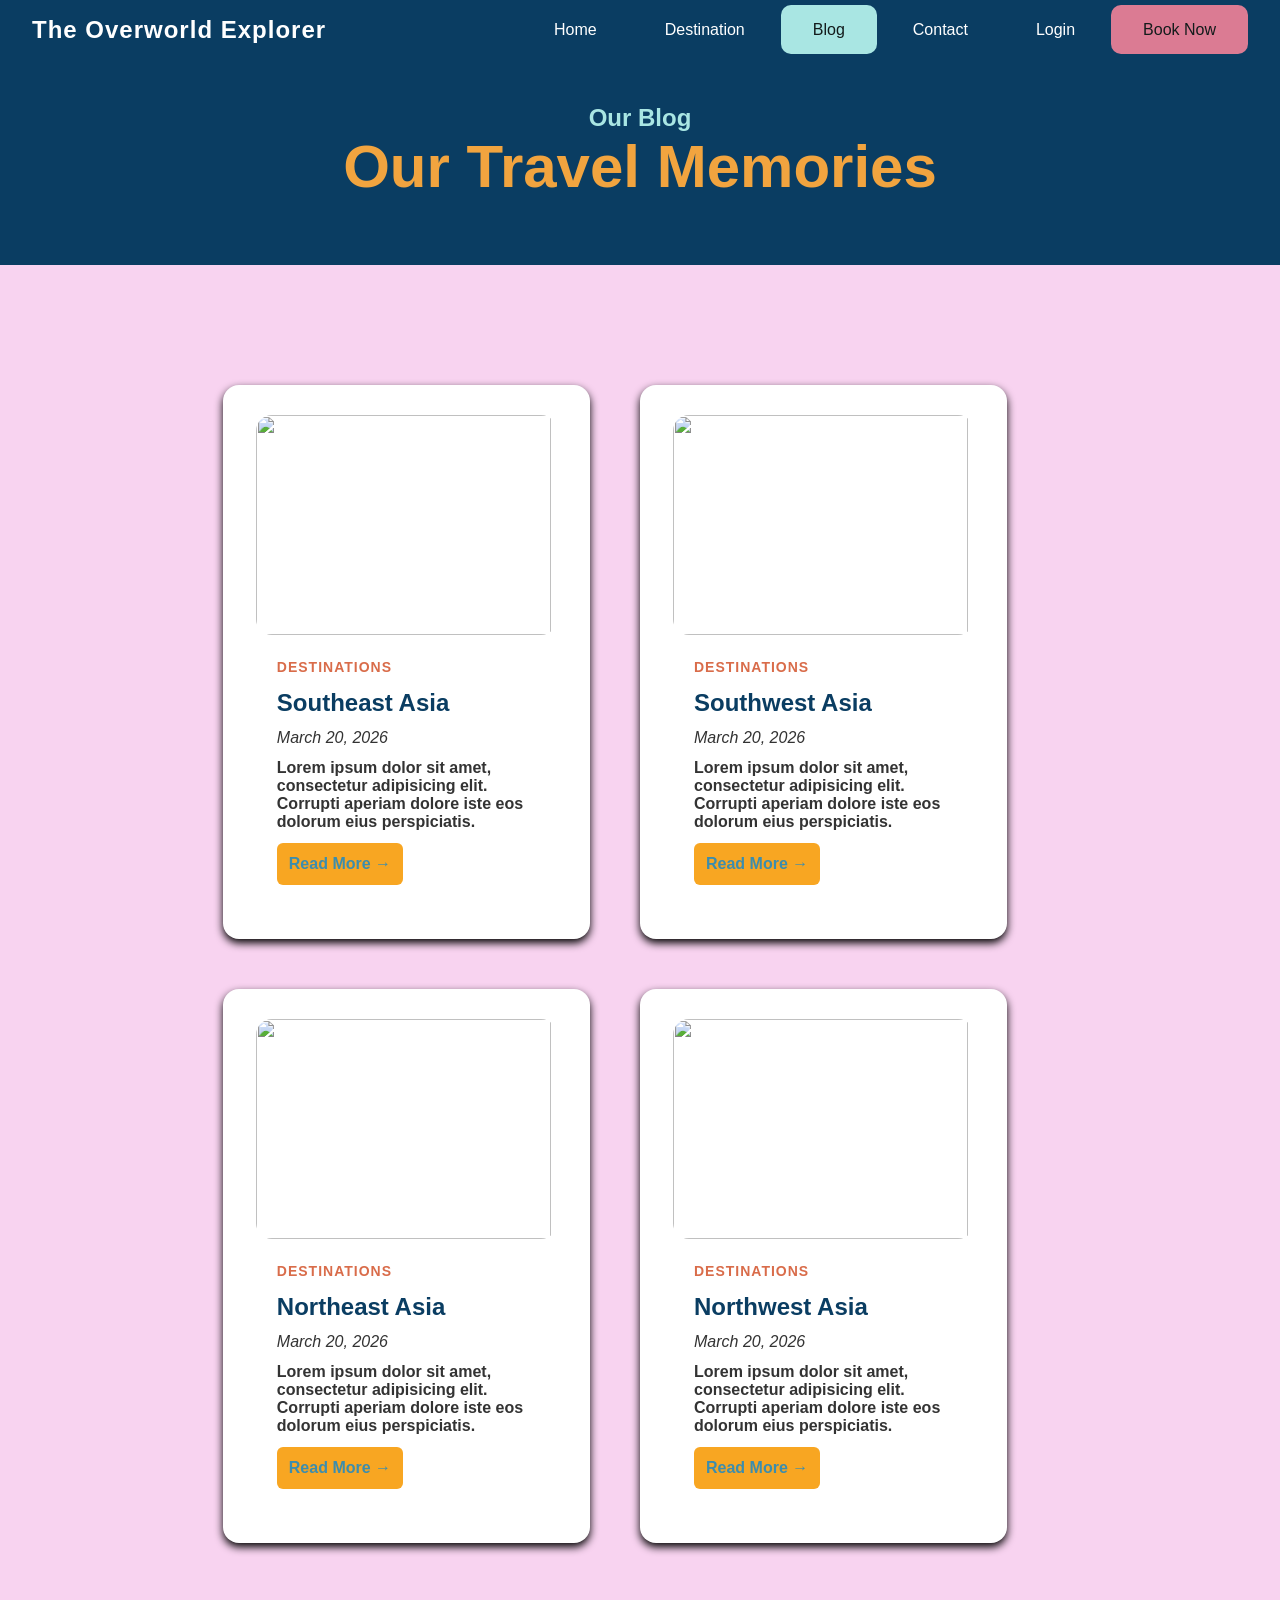
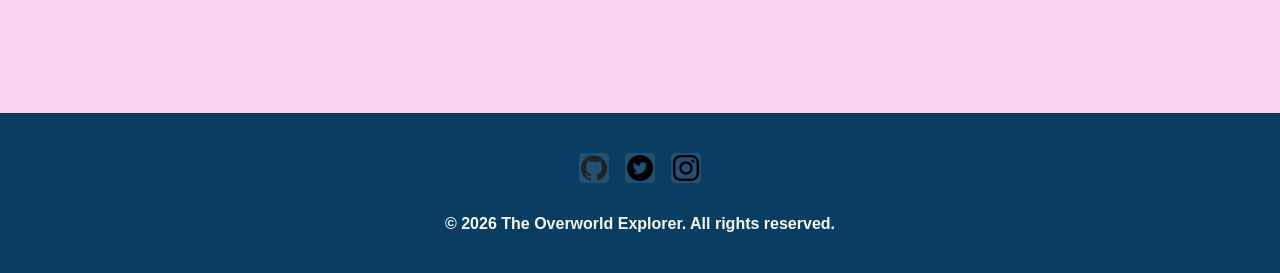
==== commit e395489d: "commented tour nav and formated text" ====
--- a/blog.html
+++ b/blog.html
@@ -13,7 +13,7 @@
       <ol>
         <li><a href="index.html">home</a></li>
         <li><a href="destinations.html">destination</a></li>
-        <li><a href="tours.html">tours</a></li>
+        <!-- <li><a href="tours.html">tours</a></li> -->
         <li><a href="blog.html" class="active">blog</a></li>
         <li><a href="contact.html">contact</a></li>
         <li><a href="login.html">login</a></li>
@@ -37,7 +37,8 @@
           <h3>Southeast Asia</h3>
           <p class="blog-meta">March 20, 2026</p>
           <p>
-            Lorem ipsum dolor sit amet, consectetur adipisicing elit. Corrupti aperiam dolore iste eos dolorum eius perspiciatis.
+            Lorem ipsum dolor sit amet, consectetur adipisicing elit. Corrupti
+            aperiam dolore iste eos dolorum eius perspiciatis.
           </p>
           <a href="#" class="read-more">Read More &rarr;</a>
         </div>
@@ -53,7 +54,8 @@
           <h3>Southwest Asia</h3>
           <p class="blog-meta">March 20, 2026</p>
           <p>
-            Lorem ipsum dolor sit amet, consectetur adipisicing elit. Corrupti aperiam dolore iste eos dolorum eius perspiciatis.
+            Lorem ipsum dolor sit amet, consectetur adipisicing elit. Corrupti
+            aperiam dolore iste eos dolorum eius perspiciatis.
           </p>
           <a href="#" class="read-more">Read More &rarr;</a>
         </div>
@@ -69,7 +71,8 @@
           <h3>Northeast Asia</h3>
           <p class="blog-meta">March 20, 2026</p>
           <p>
-            Lorem ipsum dolor sit amet, consectetur adipisicing elit. Corrupti aperiam dolore iste eos dolorum eius perspiciatis.
+            Lorem ipsum dolor sit amet, consectetur adipisicing elit. Corrupti
+            aperiam dolore iste eos dolorum eius perspiciatis.
           </p>
           <a href="#" class="read-more">Read More &rarr;</a>
         </div>
@@ -85,7 +88,8 @@
           <h3>Northwest Asia</h3>
           <p class="blog-meta">March 20, 2026</p>
           <p>
-            Lorem ipsum dolor sit amet, consectetur adipisicing elit. Corrupti aperiam dolore iste eos dolorum eius perspiciatis.
+            Lorem ipsum dolor sit amet, consectetur adipisicing elit. Corrupti
+            aperiam dolore iste eos dolorum eius perspiciatis.
           </p>
           <a href="#" class="read-more">Read More &rarr;</a>
         </div>
--- a/style/style.css
+++ b/style/style.css
@@ -5,73 +5,73 @@
 }
 
 body {
-  background-color: #f8d3f0; 
+  background-color: #f8d3f0;
   color: #333;
 }
 
 nav {
-    background-color: #0A3D62;
-    color: white;
-    display: flex;
-    justify-content: space-between;
-    align-items: center;
+  background-color: #0a3d62;
+  color: white;
+  display: flex;
+  justify-content: space-between;
+  align-items: center;
 }
 
 .logo {
-    text-transform: capitalize;
-    font-size: 24px;
-    font-weight: bold;
-    letter-spacing: 1px;
-    padding: 16px 32px;
+  text-transform: capitalize;
+  font-size: 24px;
+  font-weight: bold;
+  letter-spacing: 1px;
+  padding: 16px 32px;
 }
 
 nav ol {
-    display: flex;
-    list-style: none;
-    align-items: center;
-    gap: 4px; 
-    margin: 16px 32px;
+  display: flex;
+  list-style: none;
+  align-items: center;
+  gap: 4px;
+  margin: 16px 32px;
 }
 
 nav a {
-    padding: 16px 32px;
-    text-transform: capitalize;
-    color: white;
-    text-decoration: none;
-    font-weight: 500;
-    transition: 0.3s ease;
+  padding: 16px 32px;
+  text-transform: capitalize;
+  color: white;
+  text-decoration: none;
+  font-weight: 500;
+  transition: 0.3s ease;
 }
 
 nav a:hover {
-    color: #131b1b;
-    background-color: #F2C57C;
-    border-radius: 10px;
+  color: #131b1b;
+  background-color: #f2c57c;
+  border-radius: 10px;
 }
 
 .active {
-    color: #131b1b;
-    background-color: #A9E6E3;
-    border-radius: 10px;
+  color: #131b1b;
+  background-color: #a9e6e3;
+  border-radius: 10px;
 }
 
 .main {
-    min-height: 100vh;
-    display: flex;
+  min-height: 100vh;
+  display: flex;
 }
 
 .main-left {
-    flex: 1;
-    background-image: url('https://images.unsplash.com/photo-1554629947-334ff61d85dc?q=80&w=1472&auto=format&fit=crop&ixlib=rb-4.1.0&ixid=M3wxMjA3fDB8MHxwaG90by1wYWdlfHx8fGVufDB8fHx8fA%3D%3D');
-    background-size: cover;
-    background-repeat: no-repeat;
-    background-position: center;
+  flex: 1;
+  background-image: url("https://images.unsplash.com/photo-1554629947-334ff61d85dc?q=80&w=1472&auto=format&fit=crop&ixlib=rb-4.1.0&ixid=M3wxMjA3fDB8MHxwaG90by1wYWdlfHx8fGVufDB8fHx8fA%3D%3D");
+  background-size: cover;
+  background-repeat: no-repeat;
+  background-position: center;
 }
 
 .main-right {
-    flex: 1;
-    background-color: #167ec9;
-    background-image: linear-gradient(to top,#0e5283,#167ec9,#af9bb8, #A9E6E3);
-    position: relative;
+  flex: 1;
+  background-color: #167ec9;
+  background-image: linear-gradient(to top, #0e5283, #167ec9, #af9bb8, #a9e6e3);
+  position: relative;
 }
 
 .main-right img {
@@ -83,497 +83,562 @@
 }
 
 .left {
-    margin-top: 80px;
-    margin: 80px auto;
-    text-align: justify;
-    max-width: 400px;
+  margin-top: 80px;
+  margin: 80px auto;
+  text-align: justify;
+  max-width: 400px;
 }
 
 p {
-    font-weight: 700;
+  font-weight: 700;
 }
 
 .left h4 {
-    margin-bottom: 16px;
-    font-size: 32px;
-    font-weight: 800;
-    text-shadow: 3px 5px 30px #f70441;
+  margin-bottom: 16px;
+  font-size: 32px;
+  font-weight: 800;
+  text-shadow: 3px 5px 30px #f70441;
 }
 
 .right {
-    text-align: justify;
-    margin: 90px auto;
-    max-width: 500px;
+  text-align: justify;
+  margin: 90px auto;
+  max-width: 500px;
 }
 
 .right h1 {
-    font-size: 56px;
-    font-weight: 800;
-    text-shadow: 3px 5px 10px #f70441;
+  font-size: 56px;
+  font-weight: 800;
+  text-shadow: 3px 5px 10px #f70441;
 }
 
 .right h4 {
-    margin: 24px 0;
-    font-size: 20px;
+  margin: 24px 0;
+  font-size: 20px;
 }
 
 footer {
-    background-color: #0A3D62;
-    color: #F7F7F2;
-    display: flex;
-    align-items: center;
-    flex-direction: column;
-    padding: 40px 0;
+  background-color: #0a3d62;
+  color: #f7f7f2;
+  display: flex;
+  align-items: center;
+  flex-direction: column;
+  padding: 40px 0;
 }
 
 .social-links {
-    display: flex;
-    gap: 16px;
+  display: flex;
+  gap: 16px;
 }
 
 footer img {
-    background-color: rgba(255,255,255,0.1);
-    width: 26px;
-    height: 26px;
-    display: flex;
-    align-items: center;
-    justify-content: center;
-    border-radius: 15%;
-    padding: 2px;
+  background-color: rgba(255, 255, 255, 0.1);
+  width: 26px;
+  height: 26px;
+  display: flex;
+  align-items: center;
+  justify-content: center;
+  border-radius: 15%;
+  padding: 2px;
 }
 
 .social-links a:hover {
-    background-color: #3C8DAD;
-    border-radius: 15%;
+  background-color: #3c8dad;
+  border-radius: 15%;
 }
 
 .copyright {
-    padding-top: 32px;
+  padding-top: 32px;
 }
 
 .box-wrapper {
-    max-width: 100vw;
-    flex: 1;
+  max-width: 100vw;
+  flex: 1;
 }
 
 .box-wrapper h2 {
-    text-align: center;
-    font-size: 32px;
-    margin-top: 32px;
-    margin-bottom: 48px;
+  text-align: center;
+  font-size: 32px;
+  margin-top: 32px;
+  margin-bottom: 48px;
 }
 
 .cards {
-    display: flex;
-    justify-content: space-evenly;
+  display: flex;
+  justify-content: space-evenly;
 }
 
 .mini-card img {
-    width: 100%;
-    height: 200px;
-    border-radius: 16px 16px 0px 0px;
+  width: 100%;
+  height: 200px;
+  border-radius: 16px 16px 0px 0px;
 }
 
 .section-title h2 {
-    color: #1e241d;
-    text-shadow: 3px 5px 10px #6d7474;
+  color: #1e241d;
+  text-shadow: 3px 5px 10px #6d7474;
 }
 
 .mini-card {
-    background-color: white;
-    border: 1px solid #ddd;
-    border-radius: 16px;
-    width: 320px;
-    transition: 0.3s ease;
-    margin-bottom: 64px;
+  background-color: white;
+  border: 1px solid #ddd;
+  border-radius: 16px;
+  width: 320px;
+  transition: 0.3s ease;
+  margin-bottom: 64px;
 }
 
 .mini-card:hover {
-    transform: translateY(-5px);
-    box-shadow:0 16px 25px #131b1b;
+  transform: translateY(-5px);
+  box-shadow: 0 16px 25px #131b1b;
 }
 
 .card-content {
-    padding: 0 32px;
+  padding: 0 32px;
 }
 
 .card-content h2 {
-    margin-bottom: 32px;
+  margin-bottom: 32px;
 }
 
 .card-content p {
-    margin-bottom: 32px;
-    text-align: justify;
+  margin-bottom: 32px;
+  text-align: justify;
 }
 
 .book {
-    color: #131b1b;
-    background-color: #db7b93;
-    border-radius: 10px;
-}
-
+  color: #131b1b;
+  background-color: #db7b93;
+  border-radius: 10px;
+}
 
 /* contact page */
 
 .page-header {
-    background-color: #0A3D62;
-    color: #A9E6E3;
-    padding: 44px 10px;
-    text-align: center;
-    margin: 0 0 100px 0 ;
+  background-color: #0a3d62;
+  color: #a9e6e3;
+  padding: 44px 10px;
+  text-align: center;
+  margin: 0 0 100px 0;
 }
 
 .page-header h1 {
-    color: #f1a43f;
-    margin-bottom: 20px;
-    font-size: 60px;
+  color: #f1a43f;
+  margin-bottom: 20px;
+  font-size: 60px;
 }
 
 .page-header p {
-    font-size: 18px;
+  font-size: 18px;
 }
 
 .contact-main {
-    max-width: 60vw;
-    margin: 0 auto;
-    display: flex;
-    align-items: center;
-    justify-content: center;
-    margin-bottom: 100px;
-    flex-direction: column;
-    border: 1px solid black;
-    padding-bottom: 60px;
-    border-radius: 20px;
-    background-color: #fffefe;
-    box-shadow: 3px 5px 3px #0c0c0c;
+  max-width: 60vw;
+  margin: 0 auto;
+  display: flex;
+  align-items: center;
+  justify-content: center;
+  margin-bottom: 100px;
+  flex-direction: column;
+  border: 1px solid black;
+  padding-bottom: 60px;
+  border-radius: 20px;
+  background-color: #fffefe;
+  box-shadow: 3px 5px 3px #0c0c0c;
 }
 
 .contact-main h1 {
-    font-size: 48px;
-    text-transform: capitalize;
-    margin-top: 40px;
-    margin-bottom: 20px;
+  font-size: 48px;
+  text-transform: capitalize;
+  margin-top: 40px;
+  margin-bottom: 20px;
 }
 
 .contact-main form {
-    border: solid 1px #131b1b;
-    width: 50vw;
-    padding: 40px;
-    display: flex;
-    justify-content: center;
-    align-items: center;
-    flex-direction: column;
-    margin-bottom: 20px;
-    border-radius: 20px;
-    background-color: #6d7474;
-}
-
-.contact-main input{
-    /* margin-right: 10px; */
-    width: 50%;
-    padding: 10px 0 10px 16px;
-    border-radius: 10px;
-    background-color: #A9E6E3;
-    color: #0c0c0c;
-    border: none;
-    font-weight: 700;
+  border: solid 1px #131b1b;
+  width: 50vw;
+  padding: 40px;
+  display: flex;
+  justify-content: center;
+  align-items: center;
+  flex-direction: column;
+  margin-bottom: 20px;
+  border-radius: 20px;
+  background-color: #6d7474;
+}
+
+.contact-main input {
+  /* margin-right: 10px; */
+  width: 50%;
+  padding: 10px 0 10px 16px;
+  border-radius: 10px;
+  background-color: #a9e6e3;
+  color: #0c0c0c;
+  border: none;
+  font-weight: 700;
 }
 
 .space {
-    margin-right: 24px;
+  margin-right: 24px;
 }
 
 .record {
-    width: 100%;
-    display: flex;
-    justify-content: start;
+  width: 100%;
+  display: flex;
+  justify-content: start;
 }
 .contact-main textarea {
-    margin: 10px auto;
-    width: 100%;
-    height: 100px;
-    padding: 16px;
-    border-radius: 10px;
-    background-color: #A9E6E3;
-    color: #080000;
-    font-weight: 700;
+  margin: 10px auto;
+  width: 100%;
+  height: 100px;
+  padding: 16px;
+  border-radius: 10px;
+  background-color: #a9e6e3;
+  color: #080000;
+  font-weight: 700;
 }
 
 .contact-main button {
-    width:100vw;
-    padding-top: 8px;
-    padding-bottom: 8px;
-    border-radius: 10px;
-    background-color: #f1a43f;
-    border: none;
-    font-weight: 700;
+  width: 100vw;
+  padding-top: 8px;
+  padding-bottom: 8px;
+  border-radius: 10px;
+  background-color: #f1a43f;
+  border: none;
+  font-weight: 700;
 }
 
 .contact-main button:hover {
-    background-color: #fa9005;
-    cursor: pointer;
-}
-
-
+  background-color: #fa9005;
+  cursor: pointer;
+}
 
 /* login */
 
 .login-main {
-    max-width: 32vw;
-    margin: 80px auto;
-    display: flex;
-    text-transform: capitalize;
-    flex-direction: column;
-    border: 1px solid black;
-    padding: 40px;
-    border-radius: 30px;
-    background-color: #e9f3f3;
-    align-items: center;
+  max-width: 32vw;
+  margin: 80px auto;
+  display: flex;
+  text-transform: capitalize;
+  flex-direction: column;
+  border: 1px solid black;
+  padding: 40px;
+  border-radius: 30px;
+  background-color: #e9f3f3;
+  align-items: center;
 }
 
 .login-main form {
-    display: grid;
-    justify-content: center;
-    align-content: center;
-    text-align: center;
-    grid-template-columns: 200px 200px;
-    grid-template-rows: 25px 50px 25px 50px 50px 25px;
-    margin-bottom: 50px;    
+  display: grid;
+  justify-content: center;
+  align-content: center;
+  text-align: center;
+  grid-template-columns: 200px 200px;
+  grid-template-rows: 25px 50px 25px 50px 50px 25px;
+  margin-bottom: 50px;
 }
 
 .child:nth-child(1) {
-    grid-column: 1/2;
-    text-align: left;
-    margin-left: 10px;
-    
+  grid-column: 1/2;
+  text-align: left;
+  margin-left: 10px;
 }
 
 .child:nth-child(2) {
-    grid-column: 1/3;
-    margin: 5px;
-    padding-left: 40px;
+  grid-column: 1/3;
+  margin: 5px;
+  padding-left: 40px;
 }
 
 .child:nth-child(3) {
-    grid-column: 1/2;
-    margin-left: 10px;
-    text-align: left;
+  grid-column: 1/2;
+  margin-left: 10px;
+  text-align: left;
 }
 
 .child:nth-child(4) {
-    grid-column: 1/3;
-    margin: 5px;
-    padding-left: 40px;
+  grid-column: 1/3;
+  margin: 5px;
+  padding-left: 40px;
 }
 
 .child:nth-child(5) {
-    grid-column: 1/3;
-    margin: 5px;
-    background-color: #f1a43f;
+  grid-column: 1/3;
+  margin: 5px;
+  background-color: #f1a43f;
 }
 
 .child:nth-child(5):hover {
-    background-color: #f58d05;
+  background-color: #f58d05;
 }
 
 .child:nth-child(6) {
-    grid-column: 1/3;
-    margin: 10px;
+  grid-column: 1/3;
+  margin: 10px;
 }
 
 .login-main input {
-    border-radius: 20px;
+  border-radius: 20px;
 }
 
 .login-main h1 {
-    font-size: 44px;
-    margin-bottom: 20px;
+  font-size: 44px;
+  margin-bottom: 20px;
 }
 
 .login-main p {
-    font-size: 20px;
-    margin-bottom: 20px;
-}
-
-
-
-
+  font-size: 20px;
+  margin-bottom: 20px;
+}
 
 /* blog */
 
-.blog h1{
-    text-transform: capitalize;
-}
-
-.blog p{
-    text-transform: capitalize;
-    font-size: 24px;
+.blog h1 {
+  text-transform: capitalize;
+}
+
+.blog p {
+  text-transform: capitalize;
+  font-size: 24px;
 }
 
 .blog-hold {
-    display: flex;
-    flex-direction: column;
-    margin-bottom: 100px;
-    max-width: max-content;
-    justify-content: center;
-    align-items: center;
-    margin-left: auto;
-    margin-right: auto;
-    padding: 20px;
+  display: flex;
+  /* flex-direction: column; */
+  flex-wrap: wrap;
+  margin-bottom: 100px;
+  max-width: 80%;
+  justify-content: center;
+  align-items: center;
+  margin-left: auto;
+  margin-right: auto;
+  padding: 20px;
+  /* border: 1px solid black; */
 }
 
 .blog-card {
-    background-color: white;
-    border-radius: 16px;
-    width: 50%;
-    box-shadow: 0 4px 8px black;
-    display: flex;
-    flex-direction: column;
-    transition: 0.3s ease;
-    padding: 30px;
-    align-items: center;
-    margin-bottom: 100px;
+  background-color: white;
+  border-radius: 16px;
+  width: 30%;
+  margin-right: 50px;
+  box-shadow: 0 4px 8px black;
+  display: flex;
+  flex-direction: column;
+  transition: 0.3s ease;
+  padding: 30px;
+  align-items: center;
+  margin-bottom: 50px;
 }
 
 .blog-card:hover {
-    transform: translateY(-5px);
+  transform: translateY(-5px);
 }
 
 .blog-card img {
-    width: 98%;
-    border-radius: 16px;
-    height: 220px;
-    object-fit: cover;
+  width: 98%;
+  border-radius: 16px;
+  height: 220px;
+  object-fit: cover;
 }
 
 .blog-card-content {
-    padding: 24px;
-    display: flex;
-    flex-direction: column;
+  padding: 24px;
+  display: flex;
+  flex-direction: column;
 }
 
 .blog-category {
-    color: #D96C4A; 
-    font-size: 14px;
-    font-weight: bold;
-    text-transform: uppercase;
-    letter-spacing: 1px;
-    margin-bottom: 14px;
-}  
+  color: #d96c4a;
+  font-size: 14px;
+  font-weight: bold;
+  text-transform: uppercase;
+  letter-spacing: 1px;
+  margin-bottom: 14px;
+}
 
 .blog-card h3 {
-    color: #0A3D62;
-    font-size: 24px;
-    margin-bottom:12px;
+  color: #0a3d62;
+  font-size: 24px;
+  margin-bottom: 12px;
 }
 
 .blog-meta {
-    font-style: italic;
-    margin-bottom:12px;
-    font-weight: 500;
+  font-style: italic;
+  margin-bottom: 12px;
+  font-weight: 500;
 }
 
 .blog-card p {
-    margin-bottom:12px;
+  margin-bottom: 12px;
 }
 
 .read-more {
-    color: #3C8DAD;
-    text-decoration: none;
-    font-weight: bold;
-    transition: 0.3s ease;
-    max-width: max-content;
-    padding: 12px;
-    background-color: #f8a622;
-    border-radius: 6px;
+  color: #3c8dad;
+  text-decoration: none;
+  font-weight: bold;
+  transition: 0.3s ease;
+  max-width: max-content;
+  padding: 12px;
+  background-color: #f8a622;
+  border-radius: 6px;
 }
 
 .read-more:hover {
-    background-color: #f79b08;
-    border-radius: 20px;
-}
-
-
-
+  background-color: #f79b08;
+  border-radius: 20px;
+}
 
 /* destination */
 
 .main-box {
-    max-width: 80%;
-    /* border: 1px solid black; */
-    margin: 0 auto;
-    display: flex;
-    padding: 60px;
-    align-items: center;
-    justify-content: center;
-    margin-bottom: 100px;
-    background-color: #108de7;
-    border-radius: 40px;
+  max-width: 80%;
+  /* border: 1px solid black; */
+  margin: 0 auto;
+  display: flex;
+  padding: 60px;
+  align-items: center;
+  justify-content: center;
+  margin-bottom: 100px;
+  background-color: #108de7;
+  border-radius: 40px;
 }
 
 .main-box article {
-    height: 60vh;
-    min-width: 27%;
-    border: 1px solid;
-    margin: 0 auto;
-    position: relative;
-    display: flex;
-    justify-content: center;
-    transition: 0.3s ease;
-    border-radius: 12px;
-    border: 4px solid rgb(155, 247, 247);
+  height: 60vh;
+  min-width: 27%;
+  border: 1px solid;
+  margin: 0 auto;
+  position: relative;
+  display: flex;
+  justify-content: center;
+  transition: 0.3s ease;
+  border-radius: 12px;
+  border: 4px solid rgb(155, 247, 247);
 }
 
 .main-box article:hover {
-    transform: translateY(-8px);
-    box-shadow: 0px 15px 45px rgb(0, 6, 7);
+  transform: translateY(-8px);
+  box-shadow: 0px 15px 45px rgb(0, 6, 7);
 }
 
 .day {
-    position: absolute;
-    left: 15px;
-    top: 15px;
-    /* border: 1px solid black; */
-    padding: 8px;
-    border-radius: 15px;
-    background-color: #bbbbaf9d;
-    color: #0c0c0c;
+  position: absolute;
+  left: 15px;
+  top: 15px;
+  /* border: 1px solid black; */
+  padding: 8px;
+  border-radius: 15px;
+  background-color: #bbbbaf9d;
+  color: #0c0c0c;
 }
 
 .box {
-    position: absolute;
-    bottom: 10px;
-    display: flex;
-    justify-content: space-between;
-    align-items: center;
-    width: 90%;
-    /* border: 1px solid black; */
-    padding: 10px;
-    border-radius: 12px;
-    background-color: #bbbbaf9d;
-    color: #0c0c0c;
+  position: absolute;
+  bottom: 10px;
+  display: flex;
+  justify-content: space-between;
+  align-items: center;
+  width: 90%;
+  /* border: 1px solid black; */
+  padding: 10px;
+  border-radius: 12px;
+  background-color: #bbbbaf9d;
+  color: #0c0c0c;
 }
 
 .box h2 {
-    font-size: larger;
+  font-size: larger;
 }
 
 .box span {
-    font-size: medium;
-    font-weight: 500;
+  font-size: medium;
+  font-weight: 500;
 }
 
 .bg-img1 {
-    background-image: url("https://images.unsplash.com/photo-1501761095094-94d36f57edbb?q=80&w=1530&auto=format&fit=crop&ixlib=rb-4.1.0&ixid=M3wxMjA3fDB8MHxwaG90by1wYWdlfHx8fGVufDB8fHx8fA%3D%3D");
-    background-size: cover;
+  background-image: url("https://images.unsplash.com/photo-1501761095094-94d36f57edbb?q=80&w=1530&auto=format&fit=crop&ixlib=rb-4.1.0&ixid=M3wxMjA3fDB8MHxwaG90by1wYWdlfHx8fGVufDB8fHx8fA%3D%3D");
+  background-size: cover;
 }
 
 .bg-img2 {
-    background-image: url("https://images.unsplash.com/photo-1614596093370-278bc2e659ef?q=80&w=1376&auto=format&fit=crop&ixlib=rb-4.1.0&ixid=M3wxMjA3fDB8MHxwaG90by1wYWdlfHx8fGVufDB8fHx8fA%3D%3D");
-    background-size: cover;
+  background-image: url("https://images.unsplash.com/photo-1614596093370-278bc2e659ef?q=80&w=1376&auto=format&fit=crop&ixlib=rb-4.1.0&ixid=M3wxMjA3fDB8MHxwaG90by1wYWdlfHx8fGVufDB8fHx8fA%3D%3D");
+  background-size: cover;
 }
 
 .bg-img3 {
-    background-image: url("https://images.unsplash.com/photo-1541857440519-8481717eaa84?q=80&w=1374&auto=format&fit=crop&ixlib=rb-4.1.0&ixid=M3wxMjA3fDB8MHxwaG90by1wYWdlfHx8fGVufDB8fHx8fA%3D%3D");
-    background-size: cover;
-}+  background-image: url("https://images.unsplash.com/photo-1541857440519-8481717eaa84?q=80&w=1374&auto=format&fit=crop&ixlib=rb-4.1.0&ixid=M3wxMjA3fDB8MHxwaG90by1wYWdlfHx8fGVufDB8fHx8fA%3D%3D");
+  background-size: cover;
+}
+
+/* book */
+
+.book1 {
+  /* border: 1px solid black; */
+  display: flex;
+  min-height: 100vh;
+  border-radius: 0px;
+  padding: 10px 0;
+}
+
+.book1 article {
+  /* border: 1px solid black; */
+  flex: 1;
+  display: flex;
+  max-width: 90%;
+  margin: 100px auto;
+  padding: 10px;
+  gap: 20px;
+}
+
+.book-box {
+  border: 1px solid black;
+  flex: 1;
+  border-radius: 10px;
+  padding: 20px;
+  background-color: #90b9d6;
+}
+
+.book1 h2 {
+  margin-bottom: 30px;
+}
+
+.book1 form {
+  display: flex;
+  flex-direction: column;
+}
+
+.book1 label {
+  margin-bottom: 10px;
+}
+
+.book1 input {
+  margin-bottom: 20px;
+  padding: 10px;
+  border-radius: 5px;
+  border: none;
+}
+
+.book-btn {
+  padding: 10px;
+  background-color: #eb8e14;
+  border-radius: 5px;
+  transition: 0.3s ease;
+}
+
+.book1 button:hover {
+  background-color: #fd9002;
+  border-radius: 20px;
+}
+
+.book1 select {
+  padding: 10px;
+  border: none;
+  border-radius: 5px;
+  margin-bottom: 20px;
+}
+
+.book1 label {
+  font-size: large;
+  font-weight: 500;
+  color: rgb(74, 4, 139);
+}
